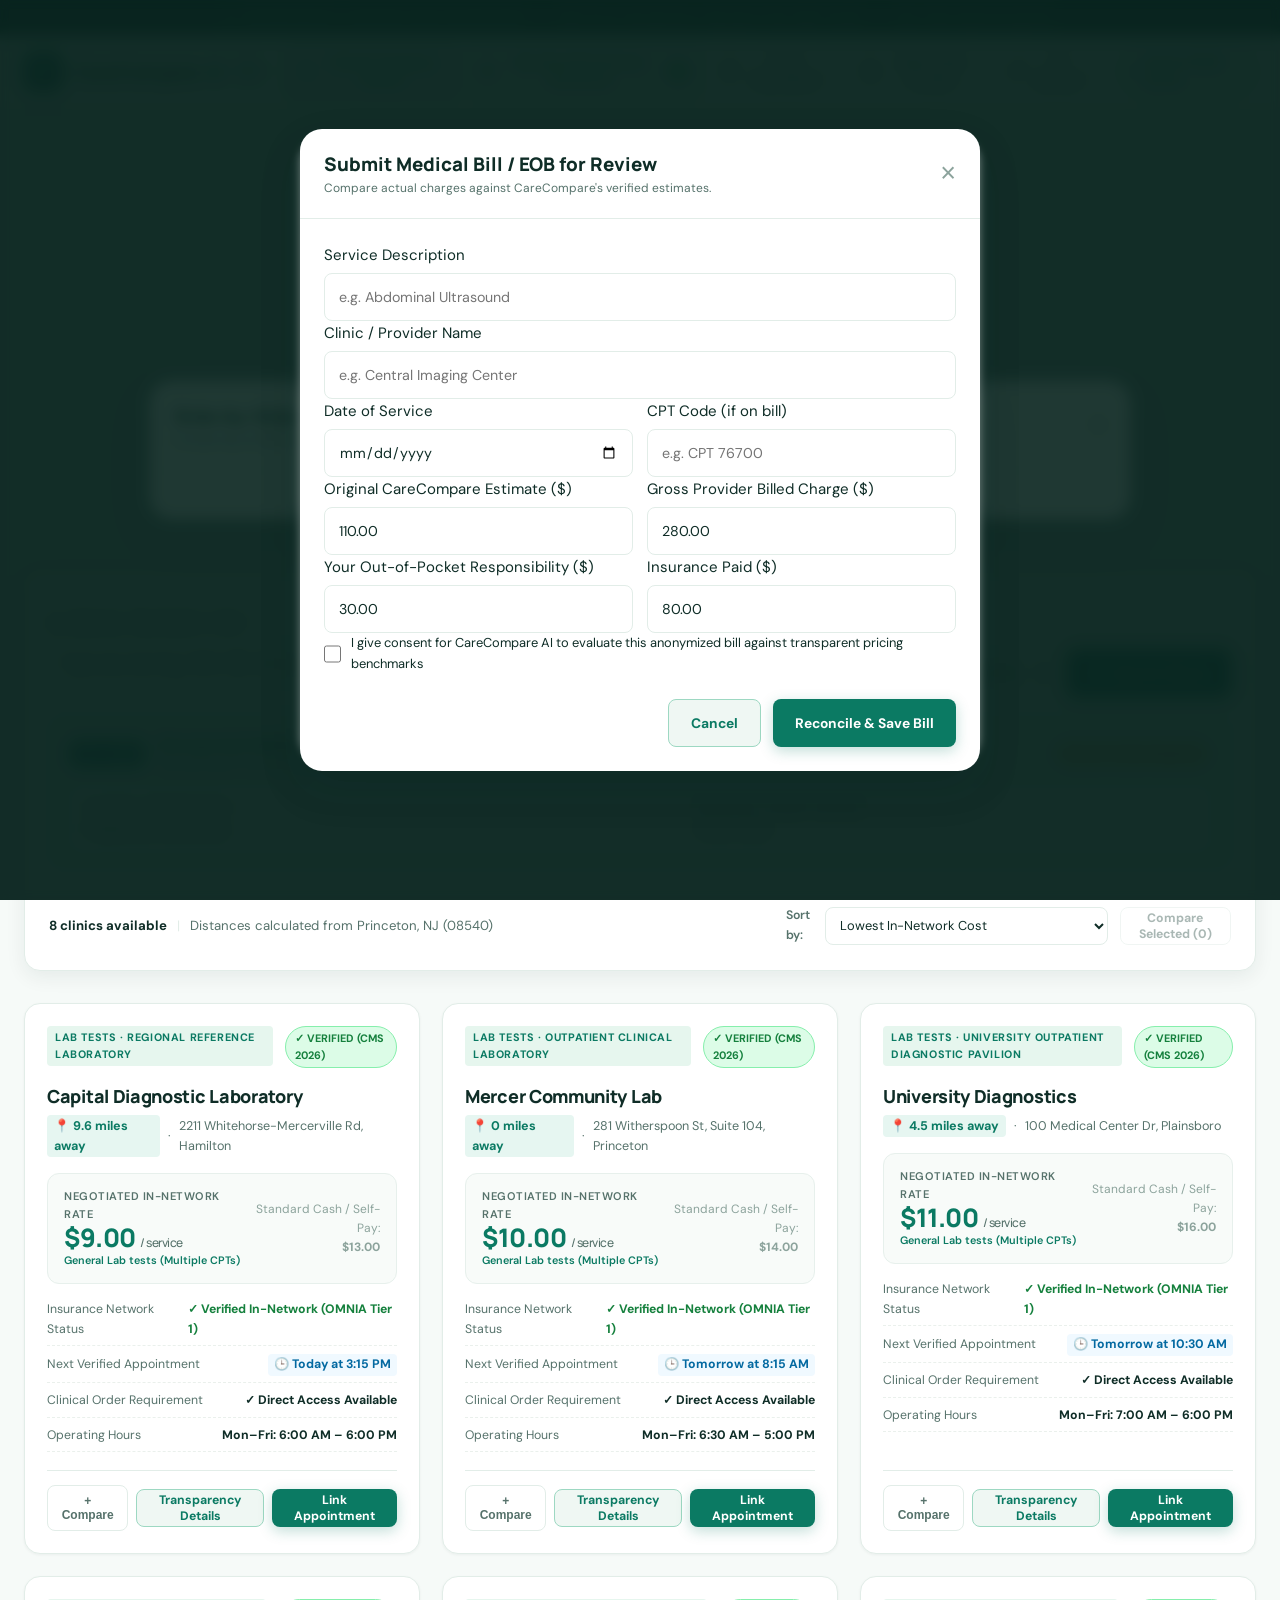
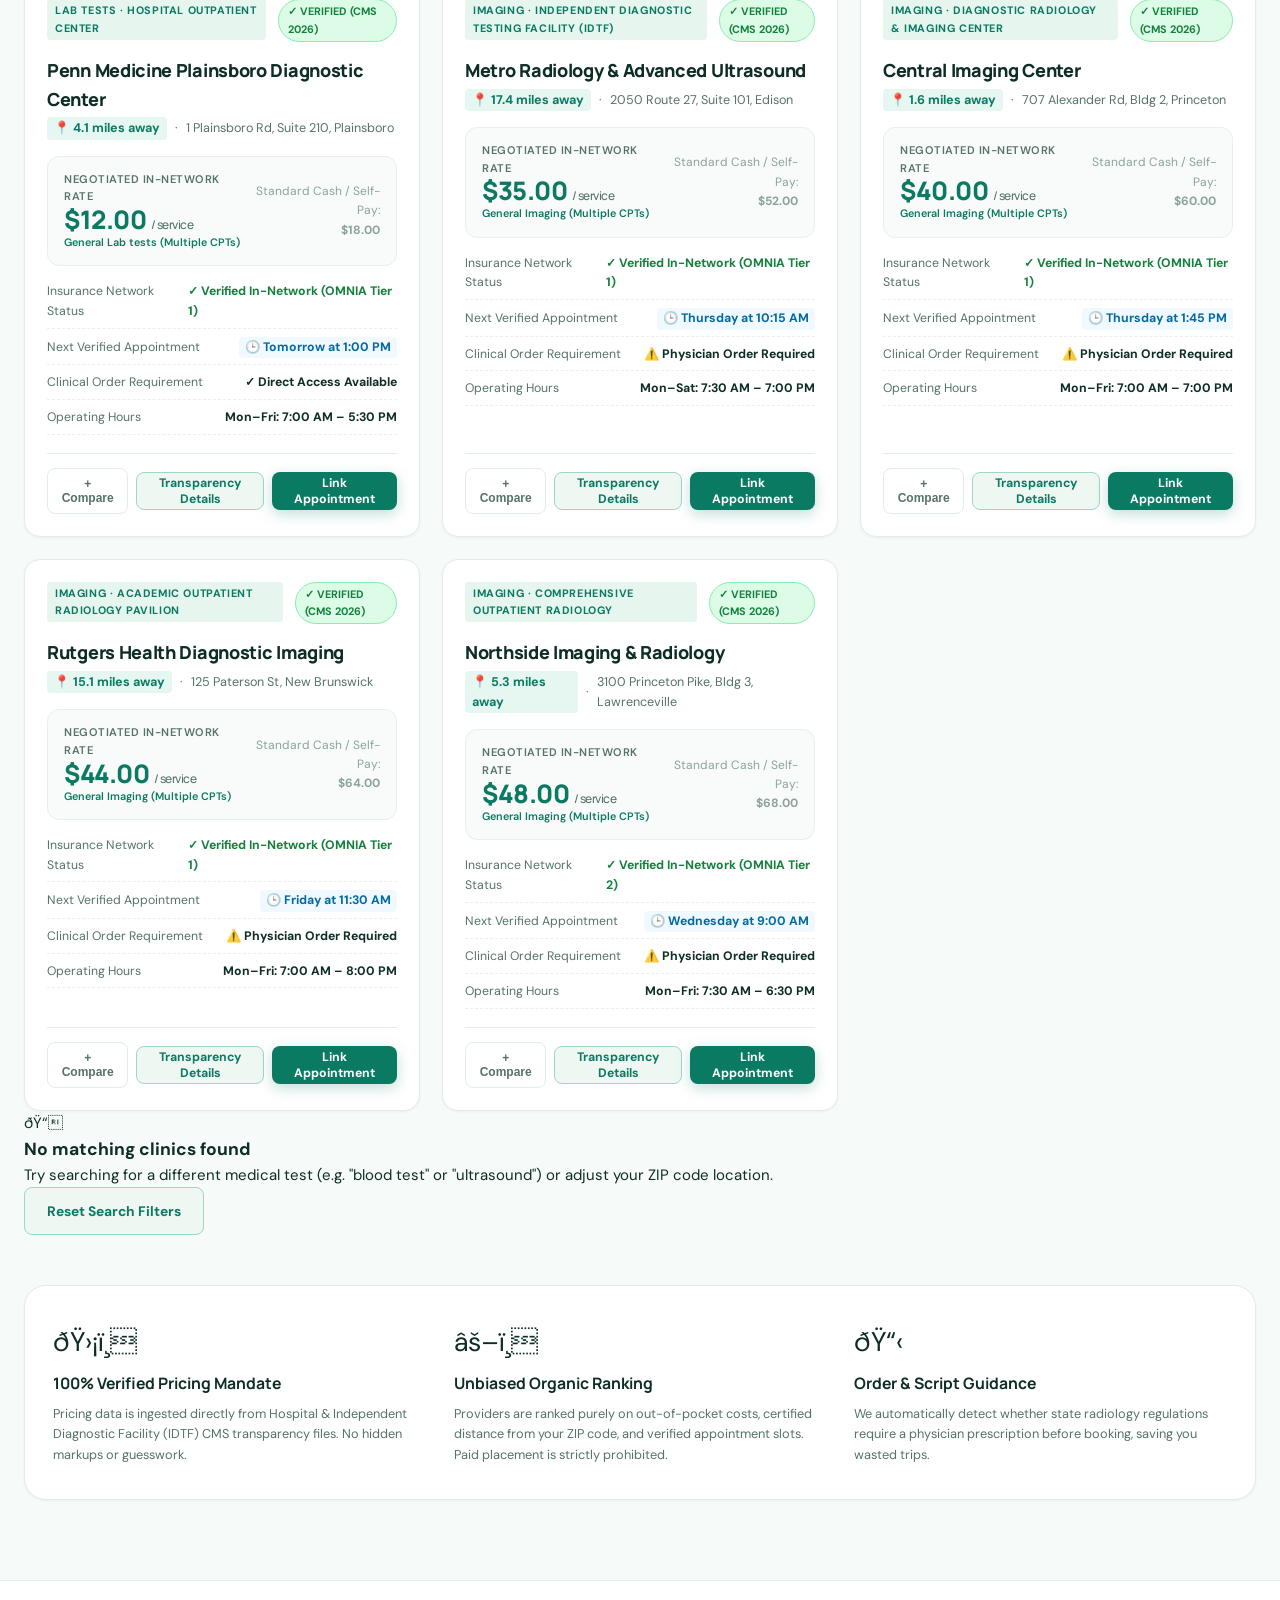
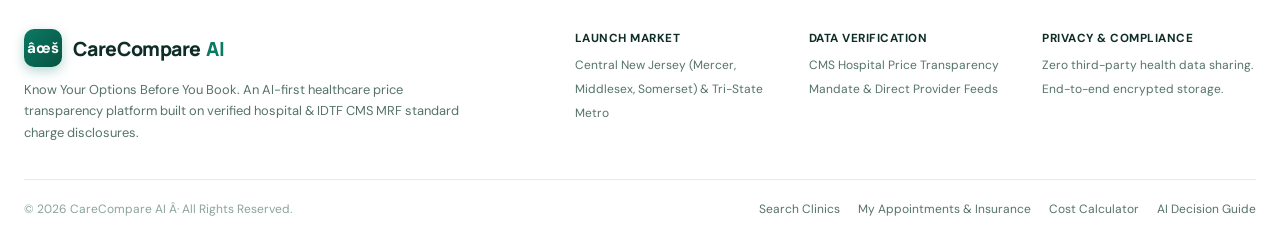
==== index.html @ 55315e76 "feat: complete publishable dual-mode client architecture with zero-error presentation readiness" ====
<!doctype html>
<html lang="en">
<head>
  <meta charset="utf-8">
  <meta name="viewport" content="width=device-width, initial-scale=1">
  <meta name="theme-color" content="#0d3b36">
  <title>CareCompare AI &mdash; Know Your Healthcare Options Before You Book</title>
  <link rel="preconnect" href="https://fonts.googleapis.com">
  <link rel="preconnect" href="https://fonts.gstatic.com" crossorigin>
  <link href="https://fonts.googleapis.com/css2?family=DM+Sans:ital,opsz,wght@0,9..40,400..700;1,9..40,400..700&family=Manrope:wght@400..800&family=Space+Mono:wght@400;700&display=swap" rel="stylesheet">
  <link rel="stylesheet" href="static/styles.css">
</head>
<body>

  <!-- Top Transparency Notice Banner -->
  <div class="announcement-banner">
    <div class="announcement-content">
      <span class="pulse-dot"></span>
      <strong>TRANSPARENT &amp; VERIFIED HEALTHCARE DATA</strong>
      <span class="sep">Â·</span>
      <span>CMS Price Transparency Mandate Files (MRF 2026)</span>
      <span class="sep">Â·</span>
      <span>Zero Paid Advertising Bias</span>
    </div>
  </div>

  <!-- Header Navigation -->
  <header class="header">
    <div class="header-inner">
      <a class="brand" href="/" aria-label="CareCompare AI Home">
        <div class="brand-logo">
          <svg width="22" height="22" viewBox="0 0 24 24" fill="none" stroke="currentColor" stroke-width="2.5" stroke-linecap="round" stroke-linejoin="round">
            <path d="M12 2v20M2 12h20"/>
          </svg>
        </div>
        <div class="brand-text">
          CareCompare<span class="brand-ai">AI</span>
          <span class="brand-badge">V2.0</span>
        </div>
      </a>

      <nav class="nav-links" id="main-nav">
        <button class="nav-tab active" data-tab="search-tab">
          <svg width="16" height="16" viewBox="0 0 24 24" fill="none" stroke="currentColor" stroke-width="2"><circle cx="11" cy="11" r="8"/><path d="m21 21-4.3-4.3"/></svg>
          <span>Find &amp; Compare Clinics</span>
        </button>
        <button class="nav-tab highlighted-tab" data-tab="appointments-tab" id="nav-appointments-tab">
          <svg width="16" height="16" viewBox="0 0 24 24" fill="none" stroke="currentColor" stroke-width="2"><rect width="18" height="18" x="3" y="4" rx="2" ry="2"/><line x1="16" x2="16" y1="2" y2="6"/><line x1="8" x2="8" y1="2" y2="6"/><line x1="3" x2="21" y1="10" y2="10"/></svg>
          <span>My Appointments &amp; Insurance</span>
          <span class="tab-counter" id="appointment-badge">3</span>
        </button>
        <button class="nav-tab" data-tab="calculator-tab">
          <svg width="16" height="16" viewBox="0 0 24 24" fill="none" stroke="currentColor" stroke-width="2"><rect width="16" height="20" x="4" y="2" rx="2"/><line x1="8" x2="16" y1="6" y2="6"/><line x1="16" x2="16" y1="14" y2="18"/><path d="M16 10h.01"/><path d="M12 10h.01"/><path d="M8 10h.01"/><path d="M12 14h.01"/><path d="M8 14h.01"/><path d="M12 18h.01"/><path d="M8 18h.01"/></svg>
          <span>Cost Calculator</span>
        </button>
        <button class="nav-tab" data-tab="bills-tab">
          <svg width="16" height="16" viewBox="0 0 24 24" fill="none" stroke="currentColor" stroke-width="2"><path d="M14 2H6a2 2 0 0 0-2 2v16a2 2 0 0 0 2 2h12a2 2 0 0 0 2-2V8z"/><polyline points="14 2 14 8 20 8"/><line x1="16" x2="8" y1="13" y2="13"/><line x1="16" x2="8" y1="17" y2="17"/></svg>
          <span>Bill &amp; EOB Tracker</span>
        </button>
        <button class="nav-tab" data-tab="assistant-tab">
          <svg width="16" height="16" viewBox="0 0 24 24" fill="none" stroke="currentColor" stroke-width="2"><path d="M21 15a2 2 0 0 1-2 2H7l-4 4V5a2 2 0 0 1 2-2h14a2 2 0 0 1 2 2z"/></svg>
          <span>AI Advisor</span>
        </button>
      </nav>

      <div class="header-user-status">
        <span class="insurance-pill-active">
          <span class="status-indicator-green"></span>
          <span>Horizon BCBS Active</span>
        </span>
      </div>
    </div>
  </header>

  <main class="main-content">

    <!-- ==================================================================== -->
    <!-- TAB 1: HEALTHCARE SEARCH & CLINIC LOCATOR -->
    <!-- ==================================================================== -->
    <section class="tab-pane active" id="search-tab">
      
      <!-- Hero Header -->
      <section class="hero-section">
        <div class="hero-wrapper">
          <div class="hero-badge">
            <span class="badge-icon">âœ“</span>
            <span>VERIFIED CLINIC LOCATOR &amp; TREATMENT RECOGNITION</span>
          </div>
          <h1 class="hero-title">
            Know your healthcare options.<br>
            <span class="highlight">Compare costs with verified confidence.</span>
          </h1>
          <p class="hero-desc">
            Enter your ZIP code to find nearby licensed clinics. Type any treatmentâ€”from blood work and metabolic panels to ultrasounds, X-rays, and MRIsâ€”with automated CPT matching and insurance rates.
          </p>

          <!-- Quick Example Chips -->
          <div class="treatment-quick-chips">
            <span class="chip-label">Quick search:</span>
            <button class="quick-chip" data-search="blood test" data-zip="08540">ðŸ©¸ Blood Test (CBC)</button>
            <button class="quick-chip" data-search="cholesterol" data-zip="08540">â¤ï¸ Cholesterol / Lipid</button>
            <button class="quick-chip" data-search="chest xray" data-zip="08540">ðŸ« Chest X-Ray</button>
            <button class="quick-chip" data-search="abdominal ultrasound" data-zip="08540">ðŸ“¡ Abdominal Ultrasound</button>
            <button class="quick-chip" data-search="brain mri" data-zip="08540">ðŸ§  Brain MRI</button>
            <button class="quick-chip" data-search="diabetes a1c" data-zip="08540">ðŸ§ª Hemoglobin A1c</button>
          </div>
        </div>
      </section>

      <!-- Advanced Search Panel -->
      <section class="search-container">
        <div class="search-card">
          <form id="search-form" class="search-form" onsubmit="return false;">
            
            <!-- Treatment Input with Auto-Recognition -->
            <div class="form-group form-treatment">
              <label for="treatment-input" class="form-label">
                <svg width="15" height="15" viewBox="0 0 24 24" fill="none" stroke="currentColor" stroke-width="2"><circle cx="11" cy="11" r="8"/><path d="m21 21-4.3-4.3"/></svg>
                Medical Treatment / Test
              </label>
              <div class="input-with-icon">
                <input 
                  type="text" 
                  id="treatment-input" 
                  placeholder="Type any test (e.g. CBC, MRI, Ultrasound, Cholesterol, X-Ray)" 
                  autocomplete="off"
                  value=""
                >
                <button type="button" class="clear-btn hidden" id="clear-treatment" aria-label="Clear treatment">Ã—</button>
              </div>
              <div class="recognition-pill-row" id="recognition-pill-row"></div>
            </div>

            <!-- ZIP Code / Location Input -->
            <div class="form-group form-zip">
              <label for="zip-input" class="form-label">
                <svg width="15" height="15" viewBox="0 0 24 24" fill="none" stroke="currentColor" stroke-width="2"><path d="M20 10c0 6-8 12-8 12s-8-6-8-12a8 8 0 0 1 16 0Z"/><circle cx="12" cy="10" r="3"/></svg>
                ZIP Code or City
              </label>
              <div class="input-with-icon">
                <input 
                  type="text" 
                  id="zip-input" 
                  placeholder="e.g. 08540, 08648, 08901" 
                  value="08540" 
                  maxlength="20"
                >
              </div>
              <small class="location-resolved" id="location-display">ðŸ“ Princeton, NJ (08540)</small>
            </div>

            <!-- Service Category Filter -->
            <div class="form-group form-category">
              <label for="category-select" class="form-label">Service Category</label>
              <select id="category-select">
                <option value="all">All Care Categories</option>
                <option value="Lab tests">Lab Tests &amp; Blood Work</option>
                <option value="Imaging">Diagnostic Imaging &amp; Scans</option>
              </select>
            </div>

            <!-- Insurance Carrier Selector -->
            <div class="form-group form-insurance">
              <label for="insurance-select" class="form-label">Health Insurance</label>
              <select id="insurance-select">
                <option value="Blue Cross Blue Shield" selected>Blue Cross Blue Shield (Horizon)</option>
                <option value="Aetna">Aetna (Choice POS II / Open)</option>
                <option value="Cigna">Cigna (Open Access Plus)</option>
                <option value="UnitedHealthcare">UnitedHealthcare (Choice Plus)</option>
                <option value="">Uninsured / Self-Pay Cash</option>
              </select>
            </div>

            <!-- Search Action Button -->
            <div class="form-group form-submit">
              <button type="button" id="search-btn" class="btn btn-primary btn-search">
                <svg width="16" height="16" viewBox="0 0 24 24" fill="none" stroke="currentColor" stroke-width="2.5"><circle cx="11" cy="11" r="8"/><path d="m21 21-4.3-4.3"/></svg>
                <span>Search Clinics</span>
              </button>
            </div>
          </form>

          <!-- Treatment Recognition & Clinical Order Requirement Alert Banner -->
          <div class="treatment-intel-card hidden" id="treatment-intel-card">
            <div class="intel-header">
              <div class="intel-code-badge" id="intel-cpt">CPT CODE</div>
              <div class="intel-title-block">
                <h4 id="intel-name">Recognized Medical Service</h4>
                <p id="intel-desc">Standardized clinical description</p>
              </div>
              <div class="intel-prep-badge" id="intel-order-badge">Doctor's Order Required</div>
            </div>
            <div class="intel-body">
              <div class="intel-prep-box">
                <strong>Clinical Preparation:</strong>
                <span id="intel-prep">Preparation instructions</span>
              </div>
              <div class="intel-order-box">
                <strong>Referral / Script Status:</strong>
                <span id="intel-order-note">Order notes</span>
              </div>
            </div>
          </div>

          <!-- Secondary Filter & Sort Toolbar -->
          <div class="search-toolbar">
            <div class="toolbar-stats">
              <span class="stats-counter" id="results-count">Locating clinicsâ€¦</span>
              <span class="toolbar-sep">|</span>
              <span class="location-context" id="location-subtext">Calculating distances from 08540</span>
            </div>

            <div class="toolbar-controls">
              <label for="sort-select" class="sort-label">Sort by:</label>
              <select id="sort-select" class="sort-select">
                <option value="cost">Lowest In-Network Cost</option>
                <option value="distance">Closest Distance (Miles)</option>
                <option value="appointment">Earliest Verified Appointment</option>
                <option value="network">Verified In-Network First</option>
              </select>

              <button class="btn btn-outline btn-sm" id="open-compare-btn" disabled>
                <span>Compare Selected (<span id="compare-count">0</span>)</span>
              </button>
            </div>
          </div>
        </div>
      </section>

      <!-- Provider Results Grid -->
      <section class="results-section">
        <div class="provider-grid" id="provider-grid">
          <!-- Dynamically populated provider cards -->
        </div>

        <!-- Empty State -->
        <div class="empty-state hidden" id="empty-state">
          <div class="empty-icon">ðŸ“</div>
          <h3>No matching clinics found</h3>
          <p>Try searching for a different medical test (e.g. "blood test" or "ultrasound") or adjust your ZIP code location.</p>
          <button class="btn btn-secondary" id="reset-search-btn">Reset Search Filters</button>
        </div>
      </section>

      <!-- Trust & Verification Section -->
      <section class="transparency-callout">
        <div class="callout-grid">
          <div class="callout-card">
            <div class="callout-icon">ðŸ›¡ï¸</div>
            <h4>100% Verified Pricing Mandate</h4>
            <p>Pricing data is ingested directly from Hospital &amp; Independent Diagnostic Facility (IDTF) CMS transparency files. No hidden markups or guesswork.</p>
          </div>
          <div class="callout-card">
            <div class="callout-icon">âš–ï¸</div>
            <h4>Unbiased Organic Ranking</h4>
            <p>Providers are ranked purely on out-of-pocket costs, certified distance from your ZIP code, and verified appointment slots. Paid placement is strictly prohibited.</p>
          </div>
          <div class="callout-card">
            <div class="callout-icon">ðŸ“‹</div>
            <h4>Order &amp; Script Guidance</h4>
            <p>We automatically detect whether state radiology regulations require a physician prescription before booking, saving you wasted trips.</p>
          </div>
        </div>
      </section>
    </section>

    <!-- ==================================================================== -->
    <!-- TAB 2: MY APPOINTMENTS & INSURANCE SCHEDULE (USER'S DIRECT REQUIREMENT) -->
    <!-- ==================================================================== -->
    <section class="tab-pane hidden" id="appointments-tab">
      
      <div class="pane-header">
        <div class="pane-title-group">
          <span class="section-tag">INSURANCE-LINKED HEALTHCARE TRACKER</span>
          <h2>My Appointments &amp; Insurance Schedule</h2>
          <p>Track your scheduled clinical visits, verified pre-authorizations, estimated copays, and preparation requirements linked directly with your insurance policy.</p>
        </div>
        <div class="pane-actions">
          <button class="btn btn-primary" id="open-book-modal-btn">
            <svg width="16" height="16" viewBox="0 0 24 24" fill="none" stroke="currentColor" stroke-width="2.5"><path d="M12 5v14M5 12h14"/></svg>
            <span>Link / Add New Appointment</span>
          </button>
        </div>
      </div>

      <!-- Linked Insurance Policy Card -->
      <div class="insurance-summary-card">
        <div class="insurance-card-front">
          <div class="card-chip-row">
            <div class="card-logo">
              <svg width="24" height="24" viewBox="0 0 24 24" fill="none" stroke="white" stroke-width="2"><path d="M12 22s8-4 8-10V5l-8-3-8 3v7c0 6 8 10 8 10z"/></svg>
              <span>Blue Cross Blue Shield</span>
            </div>
            <span class="card-badge-verified">âœ“ Active &amp; Verified</span>
          </div>
          <div class="card-details-grid">
            <div>
              <span class="card-label">HEALTH PLAN</span>
              <strong class="card-val" id="policy-plan">Horizon BCBS OMNIA Tier 1</strong>
            </div>
            <div>
              <span class="card-label">MEMBER ID</span>
              <strong class="card-val mono" id="policy-member-id">BCBS-8930218-01</strong>
            </div>
            <div>
              <span class="card-label">GROUP NUMBER</span>
              <strong class="card-val mono" id="policy-group-id">GRP-44021</strong>
            </div>
            <div>
              <span class="card-label">OUT-OF-POCKET STATUS</span>
              <strong class="card-val">$150.00 Remaining Deductible</strong>
            </div>
          </div>
          <div class="deductible-progress-bar">
            <div class="progress-fill" style="width: 25%;"></div>
          </div>
          <div class="progress-labels">
            <small>$480 met of $1,500 annual deductible</small>
            <small>Out-of-Pocket Max: $2,500</small>
          </div>
        </div>

        <div class="insurance-insights-panel">
          <h4>Insurance Coverage Summary</h4>
          <ul class="insights-list">
            <li>
              <span class="icon-check">âœ“</span>
              <div>
                <strong>Preventive Diagnostic Bloodwork:</strong>
                <p>Covered at 100% with $0 copay at Tier 1 in-network labs (Mercer Community Lab, University Diagnostics).</p>
              </div>
            </li>
            <li>
              <span class="icon-check">âœ“</span>
              <div>
                <strong>Outpatient Diagnostic Imaging (X-Ray / Ultrasound):</strong>
                <p>Standard $30.00 copay after deductible at contracted imaging facilities.</p>
              </div>
            </li>
            <li>
              <span class="icon-check">âœ“</span>
              <div>
                <strong>Pre-Authorization Status:</strong>
                <p>Automatically synced with Horizon BCBS electronic portal. High-tech scans (MRI/CT) pre-authorized.</p>
              </div>
            </li>
          </ul>
        </div>
      </div>

      <!-- Appointments List Container -->
      <div class="appointments-section">
        <div class="appointments-header-bar">
          <h3>Scheduled Care Appointments (<span id="appointments-total">3</span>)</h3>
          <span class="realtime-status"><span class="pulse-dot"></span> Live Insurance Link Synced</span>
        </div>

        <div class="appointments-list" id="appointments-list">
          <!-- Dynamically populated appointment cards -->
        </div>
      </div>

    </section>

    <!-- ==================================================================== -->
    <!-- TAB 3: PERSONALIZED COST CALCULATOR -->
    <!-- ==================================================================== -->
    <section class="tab-pane hidden" id="calculator-tab">
      
      <div class="pane-header">
        <div class="pane-title-group">
          <span class="section-tag">ACTUARIAL ESTIMATION ENGINE</span>
          <h2>Personalized Out-of-Pocket Cost Calculator</h2>
          <p>Estimate your exact patient responsibility before having blood drawn or undergoing imaging scans based on remaining deductible, copay, and coinsurance.</p>
        </div>
      </div>

      <div class="calculator-grid">
        <!-- Input Form -->
        <div class="calc-form-card">
          <h3>Benefit Parameters</h3>
          <form id="calc-form">
            <div class="form-group">
              <label for="calc-treatment">Medical Procedure / Test</label>
              <select id="calc-treatment" class="calc-input">
                <!-- Populated via JS -->
              </select>
            </div>

            <div class="form-group">
              <label for="calc-provider">Clinic / Facility</label>
              <select id="calc-provider" class="calc-input">
                <!-- Populated via JS -->
              </select>
            </div>

            <div class="form-group">
              <label for="calc-insurance">Insurance Carrier</label>
              <select id="calc-insurance" class="calc-input">
                <option value="Blue Cross Blue Shield">Blue Cross Blue Shield (Horizon)</option>
                <option value="Aetna">Aetna</option>
                <option value="Cigna">Cigna</option>
                <option value="UnitedHealthcare">UnitedHealthcare</option>
              </select>
            </div>

            <div class="form-row-2">
              <div class="form-group">
                <label for="calc-deductible">Remaining Deductible ($)</label>
                <input type="number" id="calc-deductible" value="150" min="0" max="10000" step="10">
              </div>

              <div class="form-group">
                <label for="calc-coinsurance">Coinsurance Rate (%)</label>
                <input type="number" id="calc-coinsurance" value="20" min="0" max="100" step="5">
              </div>
            </div>

            <div class="form-group">
              <label for="calc-copay">Fixed Copayment ($ or leave blank for plan default)</label>
              <input type="number" id="calc-copay" placeholder="e.g. 30" min="0" max="500">
            </div>

            <button type="button" class="btn btn-primary btn-block" id="run-calc-btn">
              Recalculate Cost Breakdown
            </button>
          </form>
        </div>

        <!-- Calculator Output & Visualization -->
        <div class="calc-output-card" id="calc-output-card">
          <div class="calc-output-header">
            <span class="calc-status-tag">VERIFIED ESTIMATE</span>
            <small class="calc-cpt-tag" id="calc-result-cpt">CPT CODE</small>
          </div>

          <h3 id="calc-result-service">Service Name</h3>
          <p class="calc-facility-sub" id="calc-result-facility">Facility Name</p>

          <div class="cost-summary-box">
            <div class="cost-stat">
              <span class="stat-label">Estimated Patient Responsibility</span>
              <strong class="stat-big-price" id="calc-patient-total">$0.00</strong>
            </div>
            <div class="cost-stat">
              <span class="stat-label">Estimated Plan Coverage</span>
              <strong class="stat-plan-price" id="calc-plan-total">$0.00</strong>
            </div>
          </div>

          <!-- Breakdown Ledger -->
          <div class="breakdown-ledger">
            <h4>Calculation Formula &amp; Adjudication</h4>
            <div class="ledger-row">
              <span>Gross Self-Pay / Cash Price</span>
              <span id="calc-gross-price">$0.00</span>
            </div>
            <div class="ledger-row highlight-row">
              <span>Contracted In-Network Allowed Rate (CMS MRF)</span>
              <strong id="calc-allowed-price">$0.00</strong>
            </div>
            <div class="ledger-row">
              <span>Deductible Amount Applied</span>
              <span id="calc-deductible-applied">$0.00</span>
            </div>
            <div class="ledger-row">
              <span>Coinsurance Amount (Patient Share)</span>
              <span id="calc-coinsurance-applied">$0.00</span>
            </div>
            <div class="ledger-row">
              <span>Copayment (if applicable)</span>
              <span id="calc-copay-applied">$0.00</span>
            </div>
          </div>

          <div class="assumptions-box">
            <h5>Calculation Assumptions:</h5>
            <ul id="calc-assumptions-list">
              <li>Assumes in-network adjudication under selected benefits schedule.</li>
            </ul>
          </div>
        </div>
      </div>
    </section>

    <!-- ==================================================================== -->
    <!-- TAB 4: MEDICAL BILL & EOB RECONCILIATION TRACKER -->
    <!-- ==================================================================== -->
    <section class="tab-pane hidden" id="bills-tab">
      
      <div class="pane-header">
        <div class="pane-title-group">
          <span class="section-tag">BILLING TRANSPARENCY &amp; ACCURACY</span>
          <h2>Medical Bill &amp; EOB Reconciliation Tracker</h2>
          <p>Compare original CareCompare estimates with your final Explanation of Benefits (EOB) and clinic invoices. Detect overcharges and billing anomalies.</p>
        </div>
        <button class="btn btn-primary" id="open-bill-modal-btn">
          <svg width="16" height="16" viewBox="0 0 24 24" fill="none" stroke="currentColor" stroke-width="2.5"><path d="M12 5v14M5 12h14"/></svg>
          <span>Submit Bill / EOB for Review</span>
        </button>
      </div>

      <!-- Financial Metrics Summary -->
      <div class="bill-stats-grid">
        <div class="metric-card">
          <span class="metric-label">TOTAL ESTIMATED</span>
          <strong class="metric-value" id="total-bills-estimated">$62.00</strong>
          <small class="metric-foot">Original CareCompare estimates</small>
        </div>
        <div class="metric-card">
          <span class="metric-label">ACTUAL OUT-OF-POCKET PAID</span>
          <strong class="metric-value" id="total-bills-paid">$48.00</strong>
          <small class="metric-foot">Final patient responsibility</small>
        </div>
        <div class="metric-card metric-savings">
          <span class="metric-label">IN-NETWORK DISCOUNT SAVINGS</span>
          <strong class="metric-value" id="total-bills-savings">$166.50</strong>
          <small class="metric-foot">Saved vs hospital gross chargemaster</small>
        </div>
      </div>

      <!-- Past Bills Table -->
      <div class="bills-table-wrapper">
        <table class="bills-table">
          <thead>
            <tr>
              <th>Date</th>
              <th>Service &amp; CPT</th>
              <th>Provider</th>
              <th>CareCompare Estimate</th>
              <th>Final Billed Charge</th>
              <th>Insurance Paid</th>
              <th>Your Final Responsibility</th>
              <th>Variance &amp; Analysis</th>
            </tr>
          </thead>
          <tbody id="bills-tbody">
            <!-- Populated via JS -->
          </tbody>
        </table>
      </div>

      <!-- Bill Explanation Guide -->
      <div class="eob-guide-card">
        <h3>How to Read Your Explanation of Benefits (EOB)</h3>
        <div class="guide-steps">
          <div class="guide-step">
            <span class="step-num">1</span>
            <strong>Billed Amount</strong>
            <p>The provider's gross chargemaster rate. In-network patients NEVER pay this full rate.</p>
          </div>
          <div class="guide-step">
            <span class="step-num">2</span>
            <strong>Allowed Amount</strong>
            <p>The maximum rate your insurer and provider agreed upon contractually.</p>
          </div>
          <div class="guide-step">
            <span class="step-num">3</span>
            <strong>Plan Paid</strong>
            <p>The portion your health plan paid directly to the clinic on your behalf.</p>
          </div>
          <div class="guide-step">
            <span class="step-num">4</span>
            <strong>Patient Responsibility</strong>
            <p>Your true legal out-of-pocket obligation (deductible, copay, or coinsurance).</p>
          </div>
        </div>
      </div>

    </section>

    <!-- ==================================================================== -->
    <!-- TAB 5: AI HEALTHCARE DECISION ASSISTANT -->
    <!-- ==================================================================== -->
    <section class="tab-pane hidden" id="assistant-tab">
      
      <div class="pane-header">
        <div class="pane-title-group">
          <span class="section-tag">FACTUAL HEALTHCARE NAVIGATOR</span>
          <h2>AI Healthcare Decision Assistant</h2>
          <p>Plain-language guidance for navigating insurance contracts, provider price differences, and doctor's referral requirements based strictly on verified platform data.</p>
        </div>
      </div>

      <div class="assistant-layout">
        <!-- Assistant Left Panel: Prompts & Guidance -->
        <div class="assistant-info-panel">
          <h3>Common Healthcare Questions</h3>
          <p>Click any topic below or type your custom inquiry into the conversation:</p>
          
          <div class="prompt-chips-list">
            <button class="prompt-btn" data-query="Do I need a doctor's order for an ultrasound?">
              <span>Do I need a doctor's order for an ultrasound?</span>
              <svg width="14" height="14" viewBox="0 0 24 24" fill="none" stroke="currentColor" stroke-width="2"><path d="M5 12h14M12 5l7 7-7 7"/></svg>
            </button>
            <button class="prompt-btn" data-query="What is the difference between deductible and coinsurance?">
              <span>What is the difference between deductible and coinsurance?</span>
              <svg width="14" height="14" viewBox="0 0 24 24" fill="none" stroke="currentColor" stroke-width="2"><path d="M5 12h14M12 5l7 7-7 7"/></svg>
            </button>
            <button class="prompt-btn" data-query="Which clinic has the lowest cost for a blood test?">
              <span>Which clinic has the lowest cost for a blood test?</span>
              <svg width="14" height="14" viewBox="0 0 24 24" fill="none" stroke="currentColor" stroke-width="2"><path d="M5 12h14M12 5l7 7-7 7"/></svg>
            </button>
            <button class="prompt-btn" data-query="How do I track my appointments linked to insurance?">
              <span>How do I track my appointments linked to insurance?</span>
              <svg width="14" height="14" viewBox="0 0 24 24" fill="none" stroke="currentColor" stroke-width="2"><path d="M5 12h14M12 5l7 7-7 7"/></svg>
            </button>
            <button class="prompt-btn" data-query="Are the prices on CareCompare AI guaranteed?">
              <span>Are the prices on CareCompare AI guaranteed?</span>
              <svg width="14" height="14" viewBox="0 0 24 24" fill="none" stroke="currentColor" stroke-width="2"><path d="M5 12h14M12 5l7 7-7 7"/></svg>
            </button>
          </div>

          <div class="assistant-disclaimer-box">
            <div class="disclaimer-title">
              <svg width="16" height="16" viewBox="0 0 24 24" fill="none" stroke="currentColor" stroke-width="2"><circle cx="12" cy="12" r="10"/><line x1="12" x2="12" y1="8" y2="12"/><line x1="12" x2="12.01" y1="16" y2="16"/></svg>
              <span>Non-Diagnostic Guarantee</span>
            </div>
            <p>CareCompare AI never provides medical diagnoses or clinical recommendations. All outputs reflect administrative fee disclosures, CMS transparency files, and standard health insurance guidelines.</p>
          </div>
        </div>

        <!-- Assistant Right Panel: Live Chat Card -->
        <div class="chat-container">
          <div class="chat-card-header">
            <div class="chat-bot-info">
              <div class="chat-avatar">âœš</div>
              <div>
                <strong>CareCompare Intelligence</strong>
                <small><span class="pulse-dot"></span> Online &amp; Grounded in CMS 2026 Data</small>
              </div>
            </div>
            <span class="chat-mode-badge">FACTUAL ENGINE</span>
          </div>

          <div class="chat-stream" id="chat-stream">
            <div class="chat-msg bot">
              <div class="msg-avatar">âœš</div>
              <div class="msg-content">
                <p>Hello! I am your CareCompare AI Decision Guide. I can help explain healthcare pricing, identify which clinics offer earliest appointment slots, explain deductibles and coinsurance, or verify whether a doctor's script is required.</p>
                <p>How can I assist you with your healthcare options today?</p>
              </div>
            </div>
          </div>

          <form id="chat-form" class="chat-input-bar">
            <input 
              type="text" 
              id="chat-user-input" 
              placeholder="Ask anything about clinics, appointments, insurance, or treatmentsâ€¦" 
              autocomplete="off"
            >
            <button type="submit" class="btn btn-primary btn-icon" aria-label="Send query">
              <svg width="18" height="18" viewBox="0 0 24 24" fill="none" stroke="currentColor" stroke-width="2.5"><path d="m5 12 14-7-7 14-2-5-5-2z"/></svg>
            </button>
          </form>
        </div>
      </div>
    </section>

  </main>

  <!-- ==================================================================== -->
  <!-- MODAL: SIDE-BY-SIDE PROVIDER COMPARISON -->
  <!-- ==================================================================== -->
  <div class="modal-backdrop hidden" id="compare-modal">
    <div class="modal-dialog modal-large">
      <div class="modal-header">
        <div>
          <h3>Side-by-Side Clinic Comparison</h3>
          <p id="compare-origin-label">Comparing verified rates and timings</p>
        </div>
        <button class="modal-close-btn" id="close-compare-modal">&times;</button>
      </div>
      <div class="modal-body" id="compare-modal-body">
        <!-- Rendered dynamically -->
      </div>
    </div>
  </div>

  <!-- ==================================================================== -->
  <!-- MODAL: PROVIDER PROFILE & FULL TRANSPARENCY SCHEDULE -->
  <!-- ==================================================================== -->
  <div class="modal-backdrop hidden" id="provider-modal">
    <div class="modal-dialog">
      <div class="modal-header">
        <div>
          <h3 id="modal-provider-name">Clinic Details</h3>
          <p id="modal-provider-category">Facility Type</p>
        </div>
        <button class="modal-close-btn" id="close-provider-modal">&times;</button>
      </div>
      <div class="modal-body" id="provider-modal-body">
        <!-- Rendered dynamically -->
      </div>
    </div>
  </div>

  <!-- ==================================================================== -->
  <!-- MODAL: LINK / ADD NEW APPOINTMENT -->
  <!-- ==================================================================== -->
  <div class="modal-backdrop hidden" id="book-modal">
    <div class="modal-dialog">
      <div class="modal-header">
        <div>
          <h3>Link / Schedule Healthcare Appointment</h3>
          <p>Link your clinical appointment to your active insurance policy.</p>
        </div>
        <button class="modal-close-btn" id="close-book-modal">&times;</button>
      </div>
      <div class="modal-body">
        <form id="book-form">
          <div class="form-group">
            <label for="book-treatment">Medical Treatment / Procedure</label>
            <select id="book-treatment" required class="calc-input">
              <!-- Populated via JS -->
            </select>
          </div>

          <div class="form-group">
            <label for="book-provider">Selected Clinic / Provider</label>
            <select id="book-provider" required class="calc-input">
              <!-- Populated via JS -->
            </select>
          </div>

          <div class="form-row-2">
            <div class="form-group">
              <label for="book-date">Appointment Date</label>
              <input type="date" id="book-date" required>
            </div>
            <div class="form-group">
              <label for="book-time">Time Slot</label>
              <input type="time" id="book-time" value="09:30" required>
            </div>
          </div>

          <div class="form-row-2">
            <div class="form-group">
              <label for="book-insurance">Insurance Carrier</label>
              <input type="text" id="book-insurance" value="Blue Cross Blue Shield" readonly>
            </div>
            <div class="form-group">
              <label for="book-plan">Plan Name</label>
              <input type="text" id="book-plan" value="Horizon BCBS OMNIA Tier 1" readonly>
            </div>
          </div>

          <div class="form-group">
            <label class="checkbox-label">
              <input type="checkbox" id="book-order" checked>
              <span>I have a physician's prescription or order on file</span>
            </label>
          </div>

          <div class="form-group">
            <label for="book-notes">Patient Notes (optional)</label>
            <input type="text" id="book-notes" placeholder="e.g. Fasting blood draw, annual checkup">
          </div>

          <div class="modal-footer">
            <button type="button" class="btn btn-secondary" id="cancel-book-modal">Cancel</button>
            <button type="submit" class="btn btn-primary" id="submit-book-btn">Confirm &amp; Link Insurance</button>
          </div>
        </form>
      </div>
    </div>
  </div>

  <!-- ==================================================================== -->
  <!-- MODAL: SUBMIT MEDICAL BILL / EOB -->
  <!-- ==================================================================== -->
  <div class="modal-backdrop hidden" id="bill-modal">
    <div class="modal-dialog">
      <div class="modal-header">
        <div>
          <h3>Submit Medical Bill / EOB for Review</h3>
          <p>Compare actual charges against CareCompare's verified estimates.</p>
        </div>
        <button class="modal-close-btn" id="close-bill-modal">&times;</button>
      </div>
      <div class="modal-body">
        <form id="bill-form">
          <div class="form-group">
            <label for="bill-service">Service Description</label>
            <input type="text" id="bill-service" placeholder="e.g. Abdominal Ultrasound" required>
          </div>

          <div class="form-group">
            <label for="bill-provider">Clinic / Provider Name</label>
            <input type="text" id="bill-provider" placeholder="e.g. Central Imaging Center" required>
          </div>

          <div class="form-row-2">
            <div class="form-group">
              <label for="bill-date">Date of Service</label>
              <input type="date" id="bill-date" required>
            </div>
            <div class="form-group">
              <label for="bill-cpt">CPT Code (if on bill)</label>
              <input type="text" id="bill-cpt" placeholder="e.g. CPT 76700">
            </div>
          </div>

          <div class="form-row-2">
            <div class="form-group">
              <label for="bill-estimate">Original CareCompare Estimate ($)</label>
              <input type="number" id="bill-estimate" step="0.01" value="110.00" required>
            </div>
            <div class="form-group">
              <label for="bill-charged">Gross Provider Billed Charge ($)</label>
              <input type="number" id="bill-charged" step="0.01" value="280.00" required>
            </div>
          </div>

          <div class="form-row-2">
            <div class="form-group">
              <label for="bill-patient-paid">Your Out-of-Pocket Responsibility ($)</label>
              <input type="number" id="bill-patient-paid" step="0.01" value="30.00" required>
            </div>
            <div class="form-group">
              <label for="bill-plan-paid">Insurance Paid ($)</label>
              <input type="number" id="bill-plan-paid" step="0.01" value="80.00">
            </div>
          </div>

          <div class="form-group">
            <label class="checkbox-label">
              <input type="checkbox" id="bill-consent" required>
              <span>I give consent for CareCompare AI to evaluate this anonymized bill against transparent pricing benchmarks</span>
            </label>
          </div>

          <div class="modal-footer">
            <button type="button" class="btn btn-secondary" id="cancel-bill-modal">Cancel</button>
            <button type="submit" class="btn btn-primary">Reconcile &amp; Save Bill</button>
          </div>
        </form>
      </div>
    </div>
  </div>

  <!-- Toast Notification Container -->
  <div class="toast-container" id="toast-container"></div>

  <!-- Footer -->
  <footer class="footer">
    <div class="footer-inner">
      <div class="footer-brand">
        <div class="brand">
          <div class="brand-logo">âœš</div>
          <div class="brand-text">CareCompare<span class="brand-ai">AI</span></div>
        </div>
        <p>Know Your Options Before You Book. An AI-first healthcare price transparency platform built on verified hospital &amp; IDTF CMS MRF standard charge disclosures.</p>
      </div>

      <div class="footer-meta">
        <div class="meta-item">
          <strong>Launch Market</strong>
          <span>Central New Jersey (Mercer, Middlesex, Somerset) &amp; Tri-State Metro</span>
        </div>
        <div class="meta-item">
          <strong>Data Verification</strong>
          <span>CMS Hospital Price Transparency Mandate &amp; Direct Provider Feeds</span>
        </div>
        <div class="meta-item">
          <strong>Privacy &amp; Compliance</strong>
          <span>Zero third-party health data sharing. End-to-end encrypted storage.</span>
        </div>
      </div>
    </div>
    <div class="footer-bottom">
      <span>&copy; 2026 CareCompare AI Â· All Rights Reserved.</span>
      <div class="footer-links">
        <a href="#search-tab" class="footer-tab-link" data-tab="search-tab">Search Clinics</a>
        <a href="#appointments-tab" class="footer-tab-link" data-tab="appointments-tab">My Appointments &amp; Insurance</a>
        <a href="#calculator-tab" class="footer-tab-link" data-tab="calculator-tab">Cost Calculator</a>
        <a href="#assistant-tab" class="footer-tab-link" data-tab="assistant-tab">AI Decision Guide</a>
      </div>
    </div>
  </footer>

  <script src="static/app.js"></script>
</body>
</html>
---- static/styles.css ----
/* ==============================================================================
   CARECOMPARE AI — V2.0 PREMIUM DESIGN SYSTEM & FINTECH HEALTHCARE STYLING
   ============================================================================== */

:root {
  --font-body: 'DM Sans', -apple-system, BlinkMacSystemFont, 'Segoe UI', Roboto, sans-serif;
  --font-heading: 'Manrope', -apple-system, BlinkMacSystemFont, sans-serif;
  --font-mono: 'Space Mono', monospace;

  /* Color Palette */
  --bg-page: #f6faf8;
  --bg-card: #ffffff;
  --bg-subtle: #eff7f3;
  --bg-dark: #0a2520;
  
  --primary: #0b7a63;
  --primary-hover: #08634f;
  --primary-light: #e6f6ee;
  --primary-border: #9dd8c2;

  --accent-teal: #14b8a6;
  --accent-blue: #1d70b8;
  --accent-amber: #d97706;
  --accent-amber-light: #fef3c7;
  --accent-emerald: #059669;

  --text-main: #0f2d27;
  --text-muted: #56726b;
  --text-light: #8ca39c;
  --text-inverse: #ffffff;

  --border-light: #e2ede8;
  --border-focus: #149c7f;

  --radius-sm: 8px;
  --radius-md: 12px;
  --radius-lg: 16px;
  --radius-xl: 22px;
  --radius-full: 9999px;

  --shadow-sm: 0 1px 3px rgba(13, 47, 39, 0.05);
  --shadow-md: 0 6px 20px rgba(11, 49, 41, 0.07);
  --shadow-lg: 0 18px 45px rgba(10, 42, 35, 0.1);
  --shadow-hover: 0 12px 30px rgba(11, 49, 41, 0.12);

  --transition: all 0.22s cubic-bezier(0.16, 1, 0.3, 1);
}

*, *::before, *::after {
  box-sizing: border-box;
  margin: 0;
  padding: 0;
}

html {
  font-size: 15px;
  scroll-behavior: smooth;
  color-scheme: light;
}

body {
  font-family: var(--font-body);
  background-color: var(--bg-page);
  color: var(--text-main);
  line-height: 1.6;
  min-height: 100vh;
  display: flex;
  flex-direction: column;
}

/* ==============================================================================
   TOP TRANSPARENCY NOTICE
   ============================================================================== */

.announcement-banner {
  background: var(--bg-dark);
  color: #c9ede2;
  font-size: 0.76rem;
  letter-spacing: 0.8px;
  padding: 8px 16px;
  border-bottom: 1px solid rgba(255, 255, 255, 0.08);
}

.announcement-content {
  max-width: 1240px;
  margin: 0 auto;
  display: flex;
  align-items: center;
  justify-content: center;
  gap: 10px;
  flex-wrap: wrap;
}

.announcement-content strong {
  color: #55e6be;
  font-weight: 700;
}

.sep {
  color: rgba(255, 255, 255, 0.3);
}

.pulse-dot {
  width: 7px;
  height: 7px;
  background-color: #10b981;
  border-radius: 50%;
  display: inline-block;
  box-shadow: 0 0 0 rgba(16, 185, 129, 0.4);
  animation: pulse-ring 1.8s infinite;
}

@keyframes pulse-ring {
  0% { box-shadow: 0 0 0 0 rgba(16, 185, 129, 0.7); }
  70% { box-shadow: 0 0 0 6px rgba(16, 185, 129, 0); }
  100% { box-shadow: 0 0 0 0 rgba(16, 185, 129, 0); }
}

/* ==============================================================================
   HEADER & NAVIGATION
   ============================================================================== */

.header {
  background: #ffffff;
  border-bottom: 1px solid var(--border-light);
  position: sticky;
  top: 0;
  z-index: 100;
  box-shadow: var(--shadow-sm);
}

.header-inner {
  max-width: 1280px;
  margin: 0 auto;
  padding: 0 24px;
  height: 72px;
  display: flex;
  align-items: center;
  justify-content: space-between;
  gap: 20px;
}

.brand {
  display: flex;
  align-items: center;
  gap: 11px;
  text-decoration: none;
  color: var(--text-main);
}

.brand-logo {
  width: 38px;
  height: 38px;
  background: linear-gradient(135deg, var(--primary), #075242);
  color: #ffffff;
  border-radius: 10px;
  display: flex;
  align-items: center;
  justify-content: center;
  font-weight: 800;
  box-shadow: 0 4px 12px rgba(11, 122, 99, 0.3);
}

.brand-text {
  font-family: var(--font-heading);
  font-size: 1.3rem;
  font-weight: 800;
  letter-spacing: -0.6px;
  display: flex;
  align-items: center;
  gap: 6px;
}

.brand-ai {
  color: var(--primary);
}

.brand-badge {
  font-size: 0.65rem;
  font-weight: 700;
  background: var(--primary-light);
  color: var(--primary);
  padding: 2px 7px;
  border-radius: var(--radius-full);
  border: 1px solid var(--primary-border);
}

/* Navigation Tabs */
.nav-links {
  display: flex;
  align-items: center;
  gap: 6px;
}

.nav-tab {
  background: transparent;
  border: 1px solid transparent;
  padding: 8px 14px;
  border-radius: var(--radius-sm);
  font-family: var(--font-body);
  font-size: 0.88rem;
  font-weight: 600;
  color: var(--text-muted);
  cursor: pointer;
  display: flex;
  align-items: center;
  gap: 7px;
  transition: var(--transition);
}

.nav-tab:hover {
  color: var(--primary);
  background: var(--bg-subtle);
}

.nav-tab.active {
  color: var(--primary);
  background: var(--primary-light);
  border-color: var(--primary-border);
}

.nav-tab.highlighted-tab {
  border-color: #bbf7d0;
  background: #f0fdf4;
  color: #166534;
}

.nav-tab.highlighted-tab.active {
  background: #dcfce7;
  border-color: #86efac;
  color: #14532d;
}

.tab-counter {
  background: #16a34a;
  color: white;
  font-size: 0.7rem;
  font-weight: 700;
  padding: 1px 6px;
  border-radius: var(--radius-full);
  margin-left: 2px;
}

.header-user-status {
  display: flex;
  align-items: center;
}

.insurance-pill-active {
  background: #ecfdf5;
  border: 1px solid #a7f3d0;
  color: #065f46;
  font-size: 0.78rem;
  font-weight: 600;
  padding: 6px 12px;
  border-radius: var(--radius-full);
  display: flex;
  align-items: center;
  gap: 7px;
}

.status-indicator-green {
  width: 7px;
  height: 7px;
  border-radius: 50%;
  background-color: #10b981;
}

/* ==============================================================================
   MAIN CONTAINER & TAB PANES
   ============================================================================== */

.main-content {
  flex: 1;
  max-width: 1280px;
  width: 100%;
  margin: 0 auto;
  padding: 24px 24px 60px;
}

.tab-pane {
  display: block;
}

.tab-pane.hidden {
  display: none !important;
}

/* ==============================================================================
   HERO SECTION
   ============================================================================== */

.hero-section {
  padding: 30px 0 20px;
  text-align: center;
}

.hero-wrapper {
  max-width: 820px;
  margin: 0 auto;
}

.hero-badge {
  display: inline-flex;
  align-items: center;
  gap: 8px;
  background: var(--primary-light);
  border: 1px solid var(--primary-border);
  color: var(--primary);
  font-size: 0.74rem;
  font-weight: 700;
  letter-spacing: 1px;
  padding: 5px 14px;
  border-radius: var(--radius-full);
  margin-bottom: 16px;
}

.hero-title {
  font-family: var(--font-heading);
  font-size: clamp(2rem, 3.8vw, 3rem);
  font-weight: 800;
  line-height: 1.18;
  letter-spacing: -1.2px;
  margin-bottom: 16px;
}

.hero-title .highlight {
  color: var(--primary);
}

.hero-desc {
  color: var(--text-muted);
  font-size: 1.05rem;
  line-height: 1.65;
  margin-bottom: 24px;
}

.treatment-quick-chips {
  display: flex;
  align-items: center;
  justify-content: center;
  gap: 8px;
  flex-wrap: wrap;
}

.chip-label {
  font-size: 0.8rem;
  font-weight: 700;
  color: var(--text-light);
  text-transform: uppercase;
  letter-spacing: 0.6px;
}

.quick-chip {
  background: white;
  border: 1px solid var(--border-light);
  border-radius: var(--radius-full);
  padding: 6px 14px;
  font-family: var(--font-body);
  font-size: 0.82rem;
  font-weight: 600;
  color: var(--text-main);
  cursor: pointer;
  transition: var(--transition);
  box-shadow: var(--shadow-sm);
}

.quick-chip:hover {
  border-color: var(--primary);
  background: var(--primary-light);
  color: var(--primary);
  transform: translateY(-1px);
}

/* ==============================================================================
   SEARCH PANEL & CONTROLS
   ============================================================================== */

.search-container {
  margin: 24px 0 32px;
}

.search-card {
  background: var(--bg-card);
  border: 1px solid var(--border-light);
  border-radius: var(--radius-lg);
  box-shadow: var(--shadow-md);
  padding: 24px;
}

.search-form {
  display: grid;
  grid-template-columns: 2.2fr 1fr 1.2fr 1.3fr auto;
  gap: 16px;
  align-items: flex-end;
}

.form-group {
  display: flex;
  flex-direction: column;
  gap: 6px;
}

.form-label {
  font-size: 0.78rem;
  font-weight: 700;
  text-transform: uppercase;
  letter-spacing: 0.5px;
  color: var(--text-muted);
  display: flex;
  align-items: center;
  gap: 5px;
}

.input-with-icon {
  position: relative;
  display: flex;
  align-items: center;
}

input[type="text"],
input[type="number"],
input[type="date"],
input[type="time"],
select {
  width: 100%;
  height: 48px;
  padding: 0 14px;
  border: 1.5px solid var(--border-light);
  border-radius: var(--radius-sm);
  background-color: #ffffff;
  font-family: var(--font-body);
  font-size: 0.95rem;
  color: var(--text-main);
  outline: none;
  transition: var(--transition);
}

input:focus,
select:focus {
  border-color: var(--border-focus);
  box-shadow: 0 0 0 3px rgba(20, 156, 127, 0.15);
}

.clear-btn {
  position: absolute;
  right: 12px;
  background: none;
  border: none;
  font-size: 1.2rem;
  color: var(--text-light);
  cursor: pointer;
  padding: 2px 6px;
}

.clear-btn:hover {
  color: var(--text-main);
}

.location-resolved {
  font-size: 0.78rem;
  color: var(--primary);
  font-weight: 600;
  margin-top: 3px;
  display: block;
}

/* Treatment recognition pills inside input box */
.recognition-pill-row {
  display: flex;
  gap: 6px;
  flex-wrap: wrap;
  margin-top: 4px;
}

.rec-pill {
  font-size: 0.74rem;
  background: #d1fae5;
  color: #065f46;
  border: 1px solid #a7f3d0;
  padding: 2px 8px;
  border-radius: var(--radius-full);
  font-weight: 600;
  display: inline-flex;
  align-items: center;
  gap: 4px;
}

/* Buttons */
.btn {
  height: 48px;
  padding: 0 22px;
  border-radius: var(--radius-sm);
  font-family: var(--font-body);
  font-size: 0.92rem;
  font-weight: 700;
  cursor: pointer;
  display: inline-flex;
  align-items: center;
  justify-content: center;
  gap: 8px;
  transition: var(--transition);
  text-decoration: none;
  border: none;
}

.btn-primary {
  background: var(--primary);
  color: #ffffff;
  box-shadow: 0 4px 14px rgba(11, 122, 99, 0.25);
}

.btn-primary:hover {
  background: var(--primary-hover);
  transform: translateY(-1px);
  box-shadow: 0 6px 18px rgba(11, 122, 99, 0.35);
}

.btn-secondary {
  background: var(--bg-subtle);
  color: var(--primary);
  border: 1px solid var(--primary-border);
}

.btn-secondary:hover {
  background: var(--primary-light);
}

.btn-outline {
  background: transparent;
  border: 1.5px solid var(--border-light);
  color: var(--text-muted);
}

.btn-outline:hover:not(:disabled) {
  border-color: var(--primary);
  color: var(--primary);
  background: var(--primary-light);
}

.btn-outline:disabled {
  opacity: 0.5;
  cursor: not-allowed;
}

.btn-sm {
  height: 38px;
  padding: 0 14px;
  font-size: 0.82rem;
}

.btn-block {
  width: 100%;
}

.btn-icon {
  width: 48px;
  padding: 0;
}

/* Treatment Intel Banner */
.treatment-intel-card {
  margin-top: 18px;
  padding: 16px 20px;
  background: #f0fdfa;
  border: 1px solid #ccfbf1;
  border-radius: var(--radius-md);
  animation: fadeIn 0.3s ease-in-out;
}

.intel-header {
  display: flex;
  align-items: center;
  gap: 14px;
  margin-bottom: 10px;
  flex-wrap: wrap;
}

.intel-code-badge {
  background: #0f766e;
  color: white;
  font-family: var(--font-mono);
  font-size: 0.76rem;
  font-weight: 700;
  padding: 4px 9px;
  border-radius: 6px;
}

.intel-title-block h4 {
  font-family: var(--font-heading);
  font-size: 1.05rem;
  font-weight: 700;
  color: #115e59;
}

.intel-title-block p {
  font-size: 0.8rem;
  color: #527976;
}

.intel-prep-badge {
  margin-left: auto;
  font-size: 0.74rem;
  font-weight: 700;
  background: #fed7aa;
  color: #9a3412;
  padding: 4px 10px;
  border-radius: var(--radius-full);
}

.intel-body {
  display: grid;
  grid-template-columns: 1.2fr 1fr;
  gap: 16px;
  font-size: 0.84rem;
  background: white;
  padding: 12px 16px;
  border-radius: var(--radius-sm);
  border: 1px solid #e6f5f3;
}

.intel-prep-box strong,
.intel-order-box strong {
  display: block;
  font-size: 0.75rem;
  color: var(--text-muted);
  text-transform: uppercase;
  letter-spacing: 0.5px;
  margin-bottom: 2px;
}

/* Search Toolbar */
.search-toolbar {
  display: flex;
  align-items: center;
  justify-content: space-between;
  margin-top: 20px;
  padding-top: 16px;
  border-top: 1px solid var(--border-light);
  flex-wrap: wrap;
  gap: 14px;
}

.toolbar-stats {
  display: flex;
  align-items: center;
  gap: 10px;
  font-size: 0.88rem;
}

.stats-counter {
  font-weight: 700;
  color: var(--text-main);
}

.toolbar-sep {
  color: var(--border-light);
}

.location-context {
  color: var(--text-muted);
}

.toolbar-controls {
  display: flex;
  align-items: center;
  gap: 12px;
}

.sort-label {
  font-size: 0.82rem;
  font-weight: 600;
  color: var(--text-muted);
}

.sort-select {
  height: 38px;
  font-size: 0.86rem;
  padding: 0 10px;
  min-width: 200px;
}

/* ==============================================================================
   PROVIDER CARDS & RESULTS GRID
   ============================================================================== */

.results-section {
  margin: 32px 0 48px;
}

.provider-grid {
  display: grid;
  grid-template-columns: repeat(auto-fill, minmax(380px, 1fr));
  gap: 22px;
}

.provider-card {
  background: var(--bg-card);
  border: 1.5px solid var(--border-light);
  border-radius: var(--radius-lg);
  padding: 22px;
  box-shadow: var(--shadow-sm);
  transition: var(--transition);
  display: flex;
  flex-direction: column;
  position: relative;
}

.provider-card:hover {
  transform: translateY(-3px);
  box-shadow: var(--shadow-hover);
  border-color: #badcd0;
}

.provider-card.selected-for-compare {
  border-color: var(--primary);
  background: #fbfdfc;
  box-shadow: 0 0 0 2px var(--primary-border);
}

.card-topbar {
  display: flex;
  align-items: flex-start;
  justify-content: space-between;
  gap: 12px;
  margin-bottom: 14px;
}

.facility-category-chip {
  font-size: 0.72rem;
  font-weight: 700;
  text-transform: uppercase;
  letter-spacing: 0.6px;
  color: var(--primary);
  background: var(--primary-light);
  padding: 3px 8px;
  border-radius: 4px;
}

.verification-tag {
  font-size: 0.72rem;
  font-weight: 700;
  padding: 3px 9px;
  border-radius: var(--radius-full);
  display: inline-flex;
  align-items: center;
  gap: 4px;
}

.verification-tag.verified {
  background: #dcfce7;
  color: #15803d;
  border: 1px solid #86efac;
}

.verification-tag.estimated {
  background: #fef3c7;
  color: #b45309;
  border: 1px solid #fde68a;
}

.provider-title {
  font-family: var(--font-heading);
  font-size: 1.2rem;
  font-weight: 800;
  letter-spacing: -0.3px;
  margin-bottom: 4px;
  color: var(--text-main);
}

.provider-meta-row {
  display: flex;
  align-items: center;
  gap: 8px;
  font-size: 0.84rem;
  color: var(--text-muted);
  margin-bottom: 16px;
}

.meta-distance {
  color: var(--primary);
  font-weight: 700;
  background: #e6f6f1;
  padding: 1px 7px;
  border-radius: 4px;
}

/* Pricing Grid */
.card-price-hero {
  background: #f8fbf9;
  border: 1px solid #e7f0ec;
  border-radius: var(--radius-md);
  padding: 14px 16px;
  margin-bottom: 16px;
  display: flex;
  align-items: center;
  justify-content: space-between;
}

.price-col {
  display: flex;
  flex-direction: column;
}

.price-sublabel {
  font-size: 0.74rem;
  text-transform: uppercase;
  letter-spacing: 0.5px;
  color: var(--text-muted);
  font-weight: 600;
}

.price-primary {
  font-family: var(--font-heading);
  font-size: 1.7rem;
  font-weight: 800;
  color: var(--primary);
  letter-spacing: -0.5px;
  line-height: 1.1;
}

.price-primary small {
  font-size: 0.8rem;
  color: var(--text-muted);
  font-weight: 500;
}

.price-secondary {
  text-align: right;
  font-size: 0.8rem;
  color: var(--text-light);
}

.price-secondary strike {
  color: #94a3b8;
}

/* Verification details list */
.provider-highlights {
  display: flex;
  flex-direction: column;
  gap: 8px;
  font-size: 0.82rem;
  margin-bottom: 18px;
  flex: 1;
}

.highlight-row {
  display: flex;
  justify-content: space-between;
  align-items: center;
  border-bottom: 1px dashed #eaf0ec;
  padding-bottom: 6px;
}

.highlight-label {
  color: var(--text-muted);
}

.highlight-val {
  font-weight: 700;
  color: var(--text-main);
}

.highlight-val.in-network {
  color: #15803d;
}

.highlight-val.slot-val {
  color: #0369a1;
  background: #f0f9ff;
  padding: 1px 6px;
  border-radius: 4px;
}

/* Card Actions */
.card-footer {
  display: flex;
  align-items: center;
  gap: 8px;
  padding-top: 14px;
  border-top: 1px solid var(--border-light);
  margin-top: auto;
}

.compare-check-btn {
  background: transparent;
  border: 1px solid var(--border-light);
  border-radius: var(--radius-sm);
  padding: 8px 12px;
  font-size: 0.8rem;
  font-weight: 600;
  color: var(--text-muted);
  cursor: pointer;
  display: inline-flex;
  align-items: center;
  gap: 6px;
  transition: var(--transition);
}

.compare-check-btn:hover {
  border-color: var(--primary);
  color: var(--primary);
}

.compare-check-btn.checked {
  background: var(--primary-light);
  border-color: var(--primary);
  color: var(--primary);
  font-weight: 700;
}

.btn-card-details {
  flex: 1;
  height: 38px;
  font-size: 0.82rem;
}

.btn-card-book {
  height: 38px;
  font-size: 0.82rem;
  padding: 0 14px;
}

/* Transparency callout */
.transparency-callout {
  margin: 50px 0 20px;
  padding: 34px 28px;
  background: #ffffff;
  border: 1px solid var(--border-light);
  border-radius: var(--radius-xl);
  box-shadow: var(--shadow-sm);
}

.callout-grid {
  display: grid;
  grid-template-columns: repeat(3, 1fr);
  gap: 28px;
}

.callout-card {
  display: flex;
  flex-direction: column;
  gap: 8px;
}

.callout-icon {
  font-size: 1.8rem;
}

.callout-card h4 {
  font-family: var(--font-heading);
  font-size: 1.05rem;
  font-weight: 700;
  color: var(--text-main);
}

.callout-card p {
  font-size: 0.85rem;
  color: var(--text-muted);
  line-height: 1.6;
}

/* ==============================================================================
   TAB 2: MY APPOINTMENTS & INSURANCE SCHEDULE
   ============================================================================== */

.pane-header {
  display: flex;
  align-items: flex-start;
  justify-content: space-between;
  gap: 20px;
  margin-bottom: 28px;
  flex-wrap: wrap;
}

.pane-title-group h2 {
  font-family: var(--font-heading);
  font-size: 1.85rem;
  font-weight: 800;
  letter-spacing: -0.6px;
  margin: 6px 0 8px;
}

.pane-title-group p {
  color: var(--text-muted);
  font-size: 0.95rem;
  max-width: 650px;
}

.section-tag {
  font-size: 0.74rem;
  font-weight: 800;
  letter-spacing: 1.2px;
  color: var(--primary);
  text-transform: uppercase;
}

/* Insurance Card Front Widget */
.insurance-summary-card {
  display: grid;
  grid-template-columns: 1.2fr 1fr;
  gap: 24px;
  margin-bottom: 36px;
}

.insurance-card-front {
  background: linear-gradient(135deg, #09342c, #0f5446);
  border-radius: var(--radius-lg);
  padding: 24px 26px;
  color: #ffffff;
  box-shadow: 0 14px 35px rgba(9, 52, 44, 0.25);
  display: flex;
  flex-direction: column;
  gap: 18px;
}

.card-chip-row {
  display: flex;
  align-items: center;
  justify-content: space-between;
}

.card-logo {
  display: flex;
  align-items: center;
  gap: 10px;
  font-family: var(--font-heading);
  font-weight: 700;
  font-size: 1.05rem;
}

.card-badge-verified {
  background: rgba(16, 185, 129, 0.25);
  color: #6ee7b7;
  border: 1px solid rgba(110, 231, 183, 0.4);
  font-size: 0.72rem;
  font-weight: 700;
  padding: 3px 9px;
  border-radius: var(--radius-full);
}

.card-details-grid {
  display: grid;
  grid-template-columns: 1fr 1fr;
  gap: 14px;
}

.card-label {
  display: block;
  font-size: 0.68rem;
  color: #a7d3c7;
  letter-spacing: 0.8px;
  margin-bottom: 2px;
}

.card-val {
  font-size: 0.92rem;
  font-weight: 700;
  color: #ffffff;
}

.card-val.mono {
  font-family: var(--font-mono);
  letter-spacing: 0.5px;
}

.deductible-progress-bar {
  width: 100%;
  height: 8px;
  background: rgba(255, 255, 255, 0.18);
  border-radius: var(--radius-full);
  overflow: hidden;
}

.progress-fill {
  height: 100%;
  background: #34d399;
  border-radius: var(--radius-full);
}

.progress-labels {
  display: flex;
  justify-content: space-between;
  font-size: 0.75rem;
  color: #c0ded6;
}

.insurance-insights-panel {
  background: #ffffff;
  border: 1px solid var(--border-light);
  border-radius: var(--radius-lg);
  padding: 22px 24px;
  box-shadow: var(--shadow-sm);
  display: flex;
  flex-direction: column;
  gap: 12px;
}

.insurance-insights-panel h4 {
  font-family: var(--font-heading);
  font-size: 1rem;
  font-weight: 700;
  color: var(--text-main);
  border-bottom: 1px solid var(--border-light);
  padding-bottom: 10px;
}

.insights-list {
  list-style: none;
  display: flex;
  flex-direction: column;
  gap: 12px;
}

.insights-list li {
  display: flex;
  gap: 10px;
  font-size: 0.84rem;
}

.icon-check {
  color: var(--primary);
  font-weight: 800;
}

.insights-list strong {
  display: block;
  color: var(--text-main);
  margin-bottom: 2px;
}

.insights-list p {
  color: var(--text-muted);
  line-height: 1.45;
}

/* Appointments List */
.appointments-section {
  margin-top: 10px;
}

.appointments-header-bar {
  display: flex;
  align-items: center;
  justify-content: space-between;
  margin-bottom: 18px;
}

.appointments-header-bar h3 {
  font-family: var(--font-heading);
  font-size: 1.25rem;
  font-weight: 700;
}

.realtime-status {
  font-size: 0.8rem;
  color: #059669;
  font-weight: 600;
  display: flex;
  align-items: center;
  gap: 6px;
}

.appointments-list {
  display: flex;
  flex-direction: column;
  gap: 18px;
}

.appointment-card {
  background: var(--bg-card);
  border: 1.5px solid var(--border-light);
  border-radius: var(--radius-md);
  padding: 20px 24px;
  box-shadow: var(--shadow-sm);
  display: grid;
  grid-template-columns: 1.8fr 1.3fr 1.1fr auto;
  gap: 20px;
  align-items: center;
  transition: var(--transition);
}

.appointment-card:hover {
  box-shadow: var(--shadow-md);
  border-color: #bee3d5;
}

.apt-main-info {
  display: flex;
  flex-direction: column;
  gap: 4px;
}

.apt-cpt-pill {
  font-family: var(--font-mono);
  font-size: 0.72rem;
  background: var(--bg-subtle);
  color: var(--primary);
  padding: 2px 7px;
  border-radius: 4px;
  font-weight: 700;
  display: inline-block;
  margin-bottom: 4px;
}

.apt-title {
  font-family: var(--font-heading);
  font-size: 1.15rem;
  font-weight: 800;
  color: var(--text-main);
}

.apt-facility {
  font-size: 0.85rem;
  color: var(--text-muted);
}

.apt-address {
  font-size: 0.78rem;
  color: var(--text-light);
}

.apt-timing-info {
  display: flex;
  flex-direction: column;
  gap: 4px;
}

.apt-time-badge {
  font-size: 0.95rem;
  font-weight: 700;
  color: #0369a1;
  display: flex;
  align-items: center;
  gap: 6px;
}

.apt-prep-box {
  font-size: 0.76rem;
  color: #854d0e;
  background: #fef9c3;
  border: 1px solid #fef08a;
  padding: 5px 8px;
  border-radius: 6px;
  margin-top: 4px;
  line-height: 1.35;
}

.apt-insurance-info {
  display: flex;
  flex-direction: column;
  gap: 4px;
}

.apt-ins-plan {
  font-size: 0.82rem;
  font-weight: 700;
  color: var(--text-main);
}

.apt-preauth-status {
  font-size: 0.74rem;
  font-weight: 700;
  color: #15803d;
  background: #dcfce7;
  padding: 3px 7px;
  border-radius: 4px;
  display: inline-block;
  width: fit-content;
}

.apt-oop-estimate {
  font-size: 0.84rem;
  font-weight: 700;
  color: var(--primary);
  margin-top: 3px;
}

.apt-actions {
  display: flex;
  flex-direction: column;
  gap: 8px;
}

/* ==============================================================================
   TAB 3: PERSONALIZED COST CALCULATOR
   ============================================================================== */

.calculator-grid {
  display: grid;
  grid-template-columns: 1fr 1.3fr;
  gap: 28px;
}

.calc-form-card {
  background: var(--bg-card);
  border: 1px solid var(--border-light);
  border-radius: var(--radius-lg);
  padding: 24px;
  box-shadow: var(--shadow-sm);
}

.calc-form-card h3 {
  font-family: var(--font-heading);
  font-size: 1.15rem;
  margin-bottom: 18px;
  border-bottom: 1px solid var(--border-light);
  padding-bottom: 10px;
}

.form-row-2 {
  display: grid;
  grid-template-columns: 1fr 1fr;
  gap: 14px;
}

.calc-output-card {
  background: #ffffff;
  border: 1.5px solid var(--border-light);
  border-radius: var(--radius-lg);
  padding: 28px;
  box-shadow: var(--shadow-md);
  display: flex;
  flex-direction: column;
}

.calc-output-header {
  display: flex;
  align-items: center;
  justify-content: space-between;
  margin-bottom: 10px;
}

.calc-status-tag {
  background: #dcfce7;
  color: #166534;
  font-size: 0.72rem;
  font-weight: 800;
  padding: 3px 9px;
  border-radius: var(--radius-full);
}

.calc-cpt-tag {
  font-family: var(--font-mono);
  font-size: 0.8rem;
  color: var(--text-muted);
}

.calc-output-card h3 {
  font-family: var(--font-heading);
  font-size: 1.35rem;
  font-weight: 800;
  color: var(--text-main);
  margin-bottom: 4px;
}

.calc-facility-sub {
  color: var(--text-muted);
  font-size: 0.88rem;
  margin-bottom: 20px;
}

.cost-summary-box {
  background: #f0fdf4;
  border: 1.5px solid #bbf7d0;
  border-radius: var(--radius-md);
  padding: 18px 22px;
  display: grid;
  grid-template-columns: 1fr 1fr;
  gap: 16px;
  margin-bottom: 24px;
}

.stat-big-price {
  font-family: var(--font-heading);
  font-size: 2.2rem;
  font-weight: 800;
  color: #15803d;
  letter-spacing: -1px;
  display: block;
}

.stat-plan-price {
  font-family: var(--font-heading);
  font-size: 1.5rem;
  font-weight: 800;
  color: #0369a1;
  display: block;
}

.breakdown-ledger {
  display: flex;
  flex-direction: column;
  gap: 10px;
  margin-bottom: 24px;
}

.breakdown-ledger h4 {
  font-size: 0.88rem;
  text-transform: uppercase;
  letter-spacing: 0.6px;
  color: var(--text-muted);
  margin-bottom: 6px;
}

.ledger-row {
  display: flex;
  justify-content: space-between;
  font-size: 0.88rem;
  padding: 6px 0;
  border-bottom: 1px solid #f0f4f2;
}

.ledger-row.highlight-row {
  background: #f8faf9;
  padding: 8px 12px;
  border-radius: 6px;
  border-bottom: none;
}

.assumptions-box {
  background: #f8fafc;
  border-radius: var(--radius-sm);
  padding: 14px 16px;
  border: 1px solid #e2e8f0;
  font-size: 0.8rem;
  color: #475569;
}

.assumptions-box h5 {
  font-size: 0.78rem;
  text-transform: uppercase;
  margin-bottom: 6px;
}

.assumptions-box ul {
  padding-left: 18px;
  line-height: 1.55;
}

/* ==============================================================================
   TAB 4: BILL & EOB RECONCILIATION
   ============================================================================== */

.bill-stats-grid {
  display: grid;
  grid-template-columns: repeat(3, 1fr);
  gap: 20px;
  margin-bottom: 30px;
}

.metric-card {
  background: white;
  border: 1px solid var(--border-light);
  border-radius: var(--radius-md);
  padding: 20px;
  box-shadow: var(--shadow-sm);
}

.metric-label {
  display: block;
  font-size: 0.74rem;
  font-weight: 700;
  color: var(--text-muted);
  letter-spacing: 0.5px;
  margin-bottom: 6px;
}

.metric-value {
  font-family: var(--font-heading);
  font-size: 1.8rem;
  font-weight: 800;
  color: var(--text-main);
  display: block;
  line-height: 1.1;
  margin-bottom: 4px;
}

.metric-savings .metric-value {
  color: var(--primary);
}

.metric-foot {
  font-size: 0.78rem;
  color: var(--text-light);
}

.bills-table-wrapper {
  background: white;
  border: 1px solid var(--border-light);
  border-radius: var(--radius-md);
  overflow-x: auto;
  box-shadow: var(--shadow-sm);
  margin-bottom: 36px;
}

.bills-table {
  width: 100%;
  border-collapse: collapse;
  text-align: left;
  font-size: 0.86rem;
}

.bills-table th {
  background: #f8faf9;
  padding: 14px 16px;
  font-size: 0.76rem;
  font-weight: 700;
  text-transform: uppercase;
  letter-spacing: 0.6px;
  color: var(--text-muted);
  border-bottom: 1.5px solid var(--border-light);
}

.bills-table td {
  padding: 14px 16px;
  border-bottom: 1px solid var(--border-light);
  vertical-align: middle;
}

.variance-badge {
  font-size: 0.74rem;
  font-weight: 700;
  padding: 3px 8px;
  border-radius: var(--radius-full);
  display: inline-block;
  margin-bottom: 4px;
}

.variance-badge.positive {
  background: #fef2f2;
  color: #b91c1c;
}

.variance-badge.negative {
  background: #ecfdf5;
  color: #047857;
}

.bills-table small {
  display: block;
  font-size: 0.74rem;
  color: var(--text-muted);
  line-height: 1.35;
}

.eob-guide-card {
  background: #ffffff;
  border: 1px solid var(--border-light);
  border-radius: var(--radius-lg);
  padding: 26px 28px;
  box-shadow: var(--shadow-sm);
}

.eob-guide-card h3 {
  font-family: var(--font-heading);
  font-size: 1.15rem;
  margin-bottom: 18px;
}

.guide-steps {
  display: grid;
  grid-template-columns: repeat(4, 1fr);
  gap: 20px;
}

.guide-step {
  display: flex;
  flex-direction: column;
  gap: 6px;
}

.step-num {
  width: 28px;
  height: 28px;
  border-radius: 50%;
  background: var(--primary-light);
  color: var(--primary);
  display: flex;
  align-items: center;
  justify-content: center;
  font-weight: 800;
  font-size: 0.85rem;
}

.guide-step strong {
  font-size: 0.92rem;
  color: var(--text-main);
}

.guide-step p {
  font-size: 0.8rem;
  color: var(--text-muted);
  line-height: 1.5;
}

/* ==============================================================================
   TAB 5: AI HEALTHCARE DECISION ASSISTANT
   ============================================================================== */

.assistant-layout {
  display: grid;
  grid-template-columns: 1fr 1.35fr;
  gap: 28px;
}

.assistant-info-panel {
  background: white;
  border: 1px solid var(--border-light);
  border-radius: var(--radius-lg);
  padding: 26px;
  box-shadow: var(--shadow-sm);
  display: flex;
  flex-direction: column;
  gap: 16px;
}

.assistant-info-panel h3 {
  font-family: var(--font-heading);
  font-size: 1.15rem;
  font-weight: 800;
}

.assistant-info-panel p {
  font-size: 0.85rem;
  color: var(--text-muted);
}

.prompt-chips-list {
  display: flex;
  flex-direction: column;
  gap: 10px;
}

.prompt-btn {
  background: #fbfdfc;
  border: 1px solid var(--border-light);
  border-radius: var(--radius-sm);
  padding: 12px 14px;
  font-family: var(--font-body);
  font-size: 0.84rem;
  font-weight: 600;
  color: var(--text-main);
  text-align: left;
  cursor: pointer;
  display: flex;
  align-items: center;
  justify-content: space-between;
  transition: var(--transition);
}

.prompt-btn:hover {
  border-color: var(--primary);
  background: var(--primary-light);
  color: var(--primary);
  transform: translateX(3px);
}

.assistant-disclaimer-box {
  background: #f8fafc;
  border: 1px solid #e2e8f0;
  border-radius: var(--radius-sm);
  padding: 14px 16px;
  margin-top: auto;
}

.disclaimer-title {
  display: flex;
  align-items: center;
  gap: 6px;
  font-size: 0.78rem;
  font-weight: 700;
  color: #475569;
  margin-bottom: 4px;
}

.assistant-disclaimer-box p {
  font-size: 0.76rem;
  color: #64748b;
  line-height: 1.45;
}

/* Chat Card */
.chat-container {
  background: white;
  border: 1.5px solid var(--border-light);
  border-radius: var(--radius-lg);
  box-shadow: var(--shadow-md);
  display: flex;
  flex-direction: column;
  height: 600px;
  overflow: hidden;
}

.chat-card-header {
  padding: 16px 20px;
  background: #f8faf9;
  border-bottom: 1px solid var(--border-light);
  display: flex;
  align-items: center;
  justify-content: space-between;
}

.chat-bot-info {
  display: flex;
  align-items: center;
  gap: 12px;
}

.chat-avatar {
  width: 36px;
  height: 36px;
  border-radius: 9px;
  background: var(--primary);
  color: white;
  display: flex;
  align-items: center;
  justify-content: center;
  font-size: 1.2rem;
  font-weight: 800;
}

.chat-bot-info strong {
  display: block;
  font-size: 0.92rem;
}

.chat-bot-info small {
  font-size: 0.76rem;
  color: var(--text-muted);
  display: flex;
  align-items: center;
  gap: 5px;
}

.chat-mode-badge {
  font-size: 0.68rem;
  font-weight: 800;
  background: #e0f2fe;
  color: #0369a1;
  padding: 3px 8px;
  border-radius: 4px;
}

.chat-stream {
  flex: 1;
  overflow-y: auto;
  padding: 20px;
  display: flex;
  flex-direction: column;
  gap: 16px;
  background: #fbfdfc;
}

.chat-msg {
  display: flex;
  gap: 12px;
  max-width: 88%;
  font-size: 0.88rem;
  line-height: 1.6;
}

.chat-msg.bot {
  align-self: flex-start;
}

.chat-msg.user {
  align-self: flex-end;
  flex-direction: row-reverse;
}

.msg-avatar {
  width: 28px;
  height: 28px;
  border-radius: 8px;
  background: var(--primary-light);
  color: var(--primary);
  display: flex;
  align-items: center;
  justify-content: center;
  font-weight: 700;
  font-size: 0.85rem;
  flex-shrink: 0;
}

.chat-msg.user .msg-avatar {
  background: #dbeafe;
  color: #1d4ed8;
}

.msg-content {
  background: white;
  border: 1px solid var(--border-light);
  border-radius: 0 12px 12px 12px;
  padding: 12px 16px;
  color: var(--text-main);
  box-shadow: var(--shadow-sm);
}

.chat-msg.user .msg-content {
  background: var(--primary);
  color: white;
  border-color: var(--primary);
  border-radius: 12px 0 12px 12px;
}

.chat-input-bar {
  padding: 14px 18px;
  background: white;
  border-top: 1px solid var(--border-light);
  display: flex;
  gap: 10px;
}

.chat-input-bar input {
  height: 44px;
  border-radius: var(--radius-sm);
}

/* ==============================================================================
   MODALS
   ============================================================================== */

.modal-backdrop {
  position: fixed;
  inset: 0;
  background: rgba(10, 37, 32, 0.55);
  backdrop-filter: blur(4px);
  z-index: 200;
  display: flex;
  align-items: center;
  justify-content: center;
  padding: 20px;
}

.modal-dialog {
  background: white;
  border-radius: var(--radius-xl);
  max-width: 680px;
  width: 100%;
  max-height: 90vh;
  overflow-y: auto;
  box-shadow: var(--shadow-lg);
  display: flex;
  flex-direction: column;
  animation: modalPop 0.25s cubic-bezier(0.16, 1, 0.3, 1);
}

.modal-large {
  max-width: 980px;
}

@keyframes modalPop {
  0% { transform: scale(0.95); opacity: 0; }
  100% { transform: scale(1); opacity: 1; }
}

.modal-header {
  padding: 20px 24px;
  border-bottom: 1px solid var(--border-light);
  display: flex;
  align-items: center;
  justify-content: space-between;
}

.modal-header h3 {
  font-family: var(--font-heading);
  font-size: 1.25rem;
  font-weight: 800;
}

.modal-header p {
  font-size: 0.8rem;
  color: var(--text-muted);
}

.modal-close-btn {
  background: none;
  border: none;
  font-size: 1.8rem;
  color: var(--text-light);
  cursor: pointer;
  line-height: 1;
}

.modal-close-btn:hover {
  color: var(--text-main);
}

.modal-body {
  padding: 24px;
}

.modal-footer {
  display: flex;
  justify-content: flex-end;
  gap: 12px;
  margin-top: 24px;
}

.checkbox-label {
  display: flex;
  align-items: center;
  gap: 10px;
  font-size: 0.86rem;
  color: var(--text-main);
  cursor: pointer;
}

.checkbox-label input {
  width: 18px;
  height: 18px;
}

/* Compare Matrix Table inside Modal */
.compare-matrix-table {
  width: 100%;
  border-collapse: collapse;
  font-size: 0.86rem;
}

.compare-matrix-table th,
.compare-matrix-table td {
  padding: 12px 14px;
  border-bottom: 1px solid var(--border-light);
}

.compare-matrix-table th {
  background: #f8faf9;
  font-weight: 700;
  text-align: left;
}

.compare-matrix-table td:first-child {
  font-weight: 700;
  color: var(--text-muted);
  width: 25%;
}

/* Toast Container */
.toast-container {
  position: fixed;
  bottom: 24px;
  right: 24px;
  z-index: 300;
  display: flex;
  flex-direction: column;
  gap: 10px;
}

.toast {
  background: var(--bg-dark);
  color: white;
  padding: 12px 20px;
  border-radius: var(--radius-sm);
  font-size: 0.86rem;
  box-shadow: var(--shadow-lg);
  display: flex;
  align-items: center;
  gap: 10px;
  animation: slideToast 0.3s ease-out;
}

@keyframes slideToast {
  0% { transform: translateY(20px); opacity: 0; }
  100% { transform: translateY(0); opacity: 1; }
}

/* ==============================================================================
   FOOTER
   ============================================================================== */

.footer {
  background: #ffffff;
  border-top: 1px solid var(--border-light);
  margin-top: auto;
  padding: 48px 24px 28px;
}

.footer-inner {
  max-width: 1280px;
  margin: 0 auto;
  display: grid;
  grid-template-columns: 1.5fr 2fr;
  gap: 40px;
  margin-bottom: 36px;
}

.footer-brand p {
  color: var(--text-muted);
  font-size: 0.86rem;
  line-height: 1.65;
  margin-top: 12px;
  max-width: 440px;
}

.footer-meta {
  display: grid;
  grid-template-columns: repeat(3, 1fr);
  gap: 20px;
}

.meta-item strong {
  display: block;
  font-size: 0.78rem;
  font-weight: 700;
  text-transform: uppercase;
  color: var(--text-main);
  letter-spacing: 0.5px;
  margin-bottom: 4px;
}

.meta-item span {
  font-size: 0.8rem;
  color: var(--text-muted);
  line-height: 1.45;
}

.footer-bottom {
  max-width: 1280px;
  margin: 0 auto;
  padding-top: 20px;
  border-top: 1px solid var(--border-light);
  display: flex;
  align-items: center;
  justify-content: space-between;
  font-size: 0.8rem;
  color: var(--text-light);
  flex-wrap: wrap;
  gap: 14px;
}

.footer-links {
  display: flex;
  gap: 18px;
}

.footer-links a {
  color: var(--text-muted);
  text-decoration: none;
}

.footer-links a:hover {
  color: var(--primary);
}

/* ==============================================================================
   RESPONSIVE DESIGN (TABLET & MOBILE)
   ============================================================================== */

@media (max-width: 1024px) {
  .search-form {
    grid-template-columns: 1fr 1fr;
  }
  .form-treatment {
    grid-column: 1 / -1;
  }
  .form-submit {
    grid-column: 1 / -1;
  }
  .insurance-summary-card,
  .calculator-grid,
  .assistant-layout,
  .footer-inner {
    grid-template-columns: 1fr;
  }
  .callout-grid,
  .bill-stats-grid,
  .guide-steps {
    grid-template-columns: 1fr;
  }
}

@media (max-width: 768px) {
  .header-inner {
    height: auto;
    padding: 14px 18px;
    flex-direction: column;
    align-items: stretch;
  }
  .nav-links {
    overflow-x: auto;
    padding-bottom: 4px;
  }
  .provider-grid {
    grid-template-columns: 1fr;
  }
  .appointment-card {
    grid-template-columns: 1fr;
    gap: 14px;
  }
  .chat-container {
    height: 480px;
  }
}
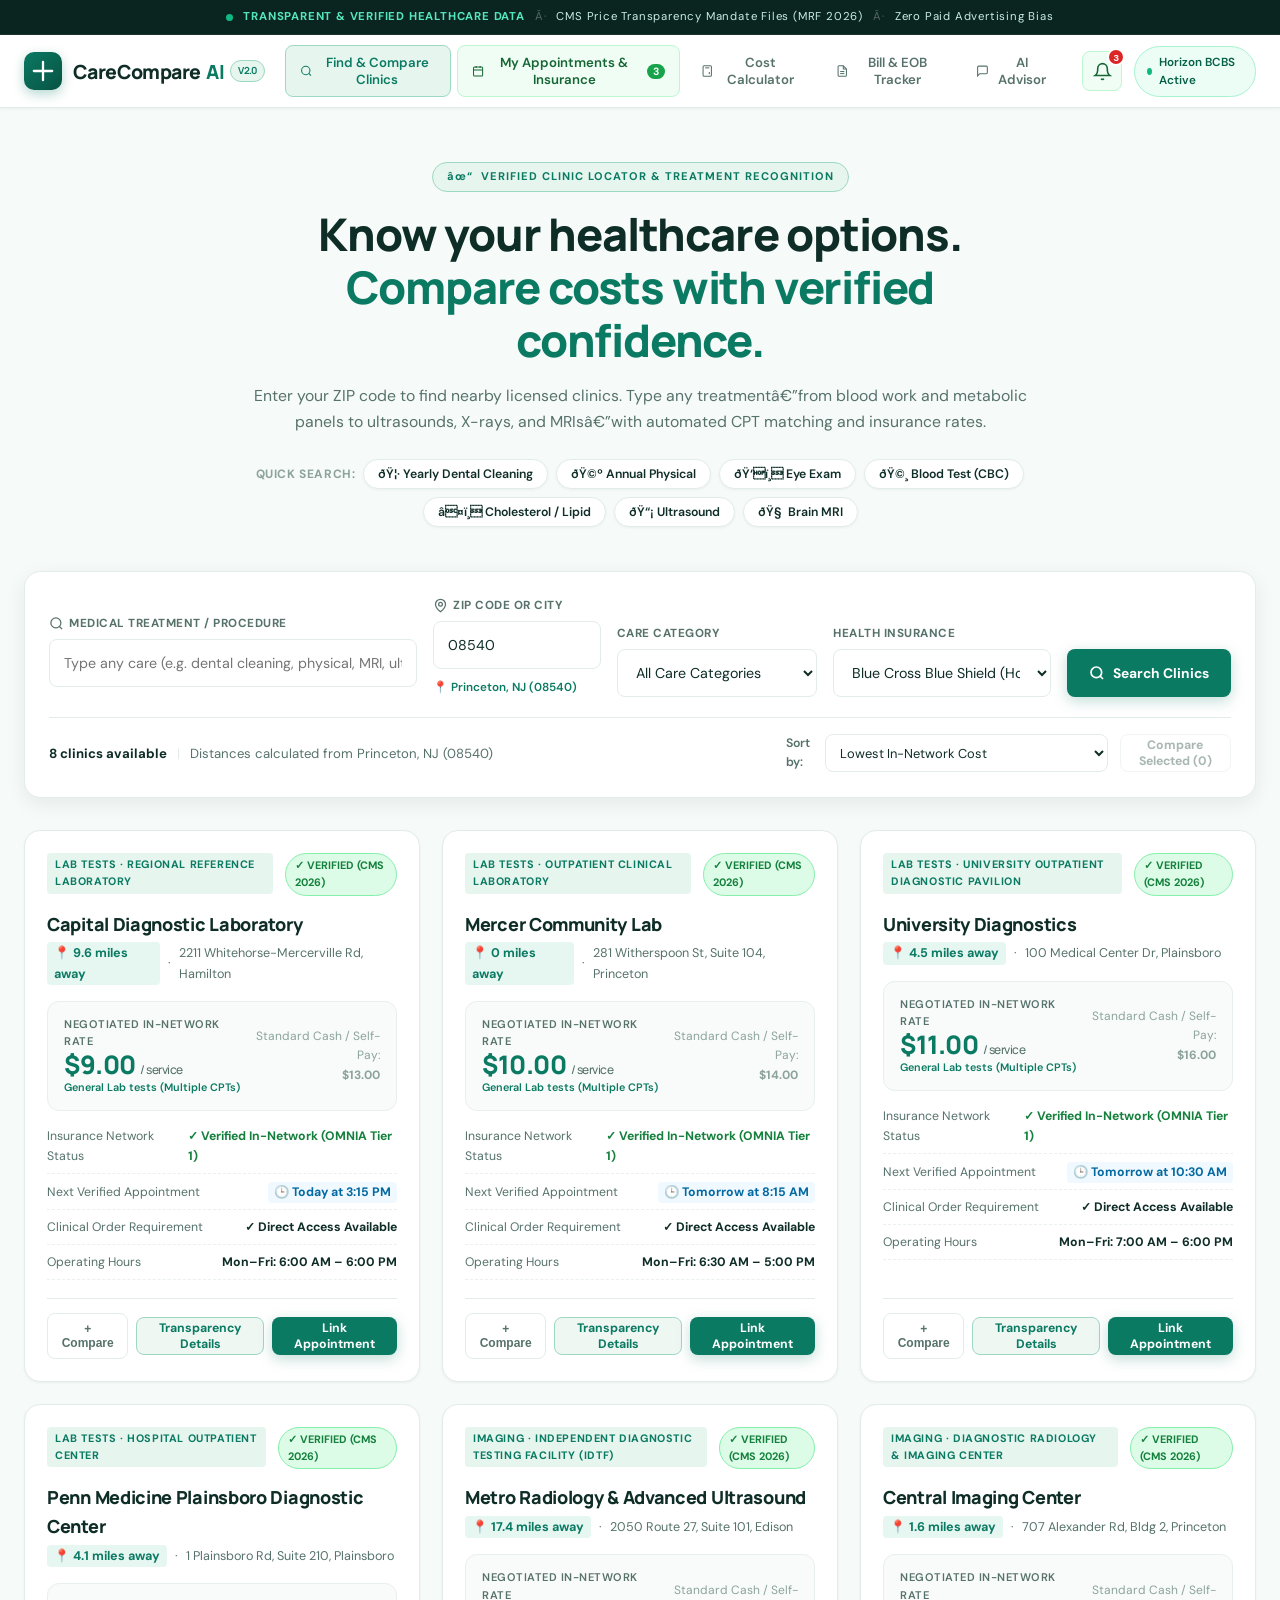
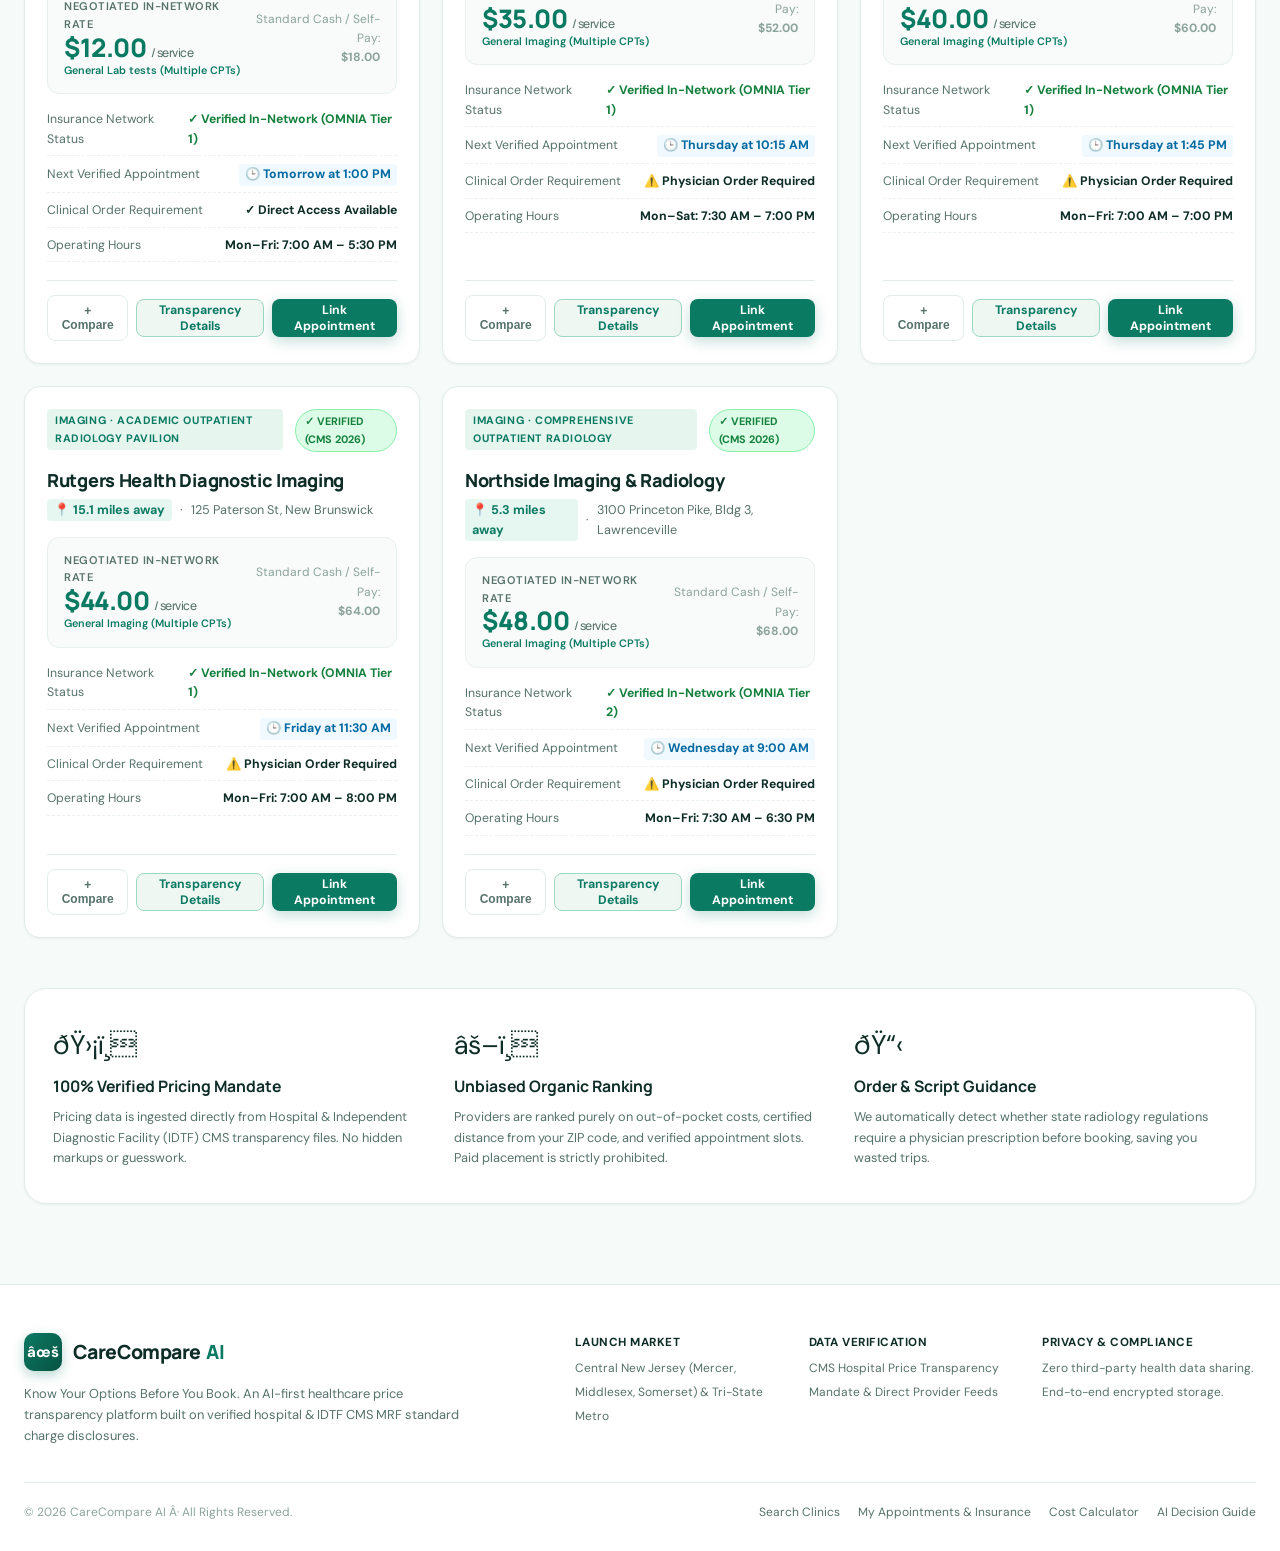
==== commit ea81be7f: "new commit" ====
--- a/index.html
+++ b/index.html
@@ -1,4 +1,4 @@
-<!doctype html>
+﻿<!doctype html>
 <html lang="en">
 <head>
   <meta charset="utf-8">
@@ -64,6 +64,33 @@
       </nav>
 
       <div class="header-user-status">
+        <!-- Notification Bell with Insurance Alerts Popover -->
+        <div class="notification-container">
+          <button class="nav-bell-btn" id="nav-bell-btn" aria-label="Insurance Preventive Alerts">
+            <svg width="19" height="19" viewBox="0 0 24 24" fill="none" stroke="currentColor" stroke-width="2">
+              <path d="M18 8A6 6 0 0 0 6 8c0 7-3 9-3 9h18s-3-2-3-9"/>
+              <path d="M13.73 21a2 2 0 0 1-3.46 0"/>
+            </svg>
+            <span class="bell-badge" id="bell-badge">3</span>
+          </button>
+          
+          <div class="notification-dropdown hidden" id="notification-dropdown">
+            <div class="notif-dropdown-header">
+              <div>
+                <strong>Insurance Preventive Alerts</strong>
+                <small>Horizon BCBS Linked Benefits</small>
+              </div>
+              <span class="notif-header-badge">3 Due</span>
+            </div>
+            <div class="notif-dropdown-list" id="notif-dropdown-list">
+              <!-- Populated via JS -->
+            </div>
+            <div class="notif-dropdown-footer">
+              <a href="#appointments-tab" class="view-all-notifs-link" id="view-all-notifs">View All Insurance Benefits â†—</a>
+            </div>
+          </div>
+        </div>
+
         <span class="insurance-pill-active">
           <span class="status-indicator-green"></span>
           <span>Horizon BCBS Active</span>
@@ -97,12 +124,13 @@
           <!-- Quick Example Chips -->
           <div class="treatment-quick-chips">
             <span class="chip-label">Quick search:</span>
+            <button class="quick-chip" data-search="dental cleaning" data-zip="08540">ðŸ¦· Yearly Dental Cleaning</button>
+            <button class="quick-chip" data-search="annual physical" data-zip="08540">ðŸ©º Annual Physical</button>
+            <button class="quick-chip" data-search="eye exam" data-zip="08540">ðŸ‘ï¸ Eye Exam</button>
             <button class="quick-chip" data-search="blood test" data-zip="08540">ðŸ©¸ Blood Test (CBC)</button>
             <button class="quick-chip" data-search="cholesterol" data-zip="08540">â¤ï¸ Cholesterol / Lipid</button>
-            <button class="quick-chip" data-search="chest xray" data-zip="08540">ðŸ« Chest X-Ray</button>
-            <button class="quick-chip" data-search="abdominal ultrasound" data-zip="08540">ðŸ“¡ Abdominal Ultrasound</button>
+            <button class="quick-chip" data-search="abdominal ultrasound" data-zip="08540">ðŸ“¡ Ultrasound</button>
             <button class="quick-chip" data-search="brain mri" data-zip="08540">ðŸ§  Brain MRI</button>
-            <button class="quick-chip" data-search="diabetes a1c" data-zip="08540">ðŸ§ª Hemoglobin A1c</button>
           </div>
         </div>
       </section>
@@ -116,13 +144,13 @@
             <div class="form-group form-treatment">
               <label for="treatment-input" class="form-label">
                 <svg width="15" height="15" viewBox="0 0 24 24" fill="none" stroke="currentColor" stroke-width="2"><circle cx="11" cy="11" r="8"/><path d="m21 21-4.3-4.3"/></svg>
-                Medical Treatment / Test
+                Medical Treatment / Procedure
               </label>
               <div class="input-with-icon">
                 <input 
                   type="text" 
                   id="treatment-input" 
-                  placeholder="Type any test (e.g. CBC, MRI, Ultrasound, Cholesterol, X-Ray)" 
+                  placeholder="Type any care (e.g. dental cleaning, physical, MRI, ultrasound, blood test)" 
                   autocomplete="off"
                   value=""
                 >
@@ -151,11 +179,15 @@
 
             <!-- Service Category Filter -->
             <div class="form-group form-category">
-              <label for="category-select" class="form-label">Service Category</label>
+              <label for="category-select" class="form-label">Care Category</label>
               <select id="category-select">
                 <option value="all">All Care Categories</option>
+                <option value="Dental Care">Dental Care &amp; Cleanings</option>
+                <option value="Vision Care">Vision &amp; Eye Exams</option>
+                <option value="Preventive & Primary Care">Preventive &amp; Primary Care</option>
                 <option value="Lab tests">Lab Tests &amp; Blood Work</option>
                 <option value="Imaging">Diagnostic Imaging &amp; Scans</option>
+                <option value="Specialist & Therapy">Specialist &amp; Therapy</option>
               </select>
             </div>
 
@@ -345,6 +377,74 @@
               </div>
             </li>
           </ul>
+        </div>
+      </div>
+
+      <!-- Insurance Preventive Care Milestones & Notifications -->
+      <div class="preventive-milestones-card">
+        <div class="milestones-header">
+          <div>
+            <span class="milestones-tag">AUTOMATED INSURANCE BENEFIT ALERTS</span>
+            <h3>Preventive Care Milestones &amp; Due Dates</h3>
+            <p>Your policy covers preventive cleanings, annual exams, and screenings at 100% ($0 out-of-pocket). We track your care intervals automatically.</p>
+          </div>
+          <div class="alerts-toggle-box">
+            <label class="toggle-switch">
+              <input type="checkbox" id="insurance-alerts-toggle" checked>
+              <span class="toggle-slider"></span>
+            </label>
+            <span>Insurance Reminders Active (Push &amp; Calendar)</span>
+          </div>
+        </div>
+
+        <div class="milestones-grid">
+          <!-- Dental Milestone -->
+          <div class="milestone-card due-now">
+            <div class="milestone-icon-row">
+              <span class="milestone-icon">ðŸ¦·</span>
+              <span class="milestone-badge red">DUE NOW</span>
+            </div>
+            <h4>Yearly Dental Checkup &amp; Cleaning</h4>
+            <div class="milestone-coverage">100% Covered ($0 Copay / 2 Cleanings per Year)</div>
+            <p>Covered under Horizon BCBS Dental PPO. Last cleaning was 11 months ago. Preventive exam and bitewings included.</p>
+            <div class="milestone-actions">
+              <button class="btn btn-primary btn-sm notif-action-btn" data-target-search="dental cleaning" data-target-tab="search-tab">
+                Find In-Network Dentist â†—
+              </button>
+            </div>
+          </div>
+
+          <!-- Annual Physical Milestone -->
+          <div class="milestone-card due-now">
+            <div class="milestone-icon-row">
+              <span class="milestone-icon">ðŸ©º</span>
+              <span class="milestone-badge red">DUE WITHIN 30 DAYS</span>
+            </div>
+            <h4>Annual Wellness Physical Exam</h4>
+            <div class="milestone-coverage">100% ACA Preventive ($0 Copay / $0 Deductible)</div>
+            <p>Comprehensive annual vitals, risk review, and preventive counseling with an in-network primary care doctor.</p>
+            <div class="milestone-actions">
+              <button class="btn btn-primary btn-sm notif-action-btn" data-target-search="annual physical" data-target-tab="search-tab">
+                Schedule Wellness Exam â†—
+              </button>
+            </div>
+          </div>
+
+          <!-- Vision Exam Milestone -->
+          <div class="milestone-card available">
+            <div class="milestone-icon-row">
+              <span class="milestone-icon">ðŸ‘ï¸</span>
+              <span class="milestone-badge blue">BENEFIT RENEWED</span>
+            </div>
+            <h4>Annual Routine Vision &amp; Eye Exam</h4>
+            <div class="milestone-coverage">$10 Copay Active (Vision Rider)</div>
+            <p>Annual refractive eye checkup, lens prescription verification, and digital retinal imaging.</p>
+            <div class="milestone-actions">
+              <button class="btn btn-secondary btn-sm notif-action-btn" data-target-search="eye exam" data-target-tab="search-tab">
+                Find Eye Doctor â†—
+              </button>
+            </div>
+          </div>
         </div>
       </div>
 
--- a/static/styles.css
+++ b/static/styles.css
@@ -244,6 +244,170 @@
 .header-user-status {
   display: flex;
   align-items: center;
+  gap: 12px;
+}
+
+/* Notification Bell & Dropdown */
+.notification-container {
+  position: relative;
+}
+
+.nav-bell-btn {
+  background: #f0fdf4;
+  border: 1px solid #bbf7d0;
+  color: #166534;
+  width: 40px;
+  height: 40px;
+  border-radius: var(--radius-sm);
+  display: flex;
+  align-items: center;
+  justify-content: center;
+  cursor: pointer;
+  position: relative;
+  transition: var(--transition);
+}
+
+.nav-bell-btn:hover {
+  background: #dcfce7;
+  transform: translateY(-1px);
+}
+
+.bell-badge {
+  position: absolute;
+  top: -4px;
+  right: -4px;
+  background: #dc2626;
+  color: white;
+  font-size: 0.65rem;
+  font-weight: 800;
+  width: 18px;
+  height: 18px;
+  border-radius: 50%;
+  display: flex;
+  align-items: center;
+  justify-content: center;
+  border: 2px solid white;
+}
+
+.notification-dropdown {
+  position: absolute;
+  top: 50px;
+  right: 0;
+  width: 380px;
+  background: white;
+  border: 1.5px solid var(--border-light);
+  border-radius: var(--radius-md);
+  box-shadow: var(--shadow-lg);
+  z-index: 150;
+  overflow: hidden;
+  animation: fadeIn 0.2s ease-out;
+}
+
+.notif-dropdown-header {
+  padding: 14px 18px;
+  background: #f8faf9;
+  border-bottom: 1px solid var(--border-light);
+  display: flex;
+  align-items: center;
+  justify-content: space-between;
+}
+
+.notif-dropdown-header strong {
+  display: block;
+  font-size: 0.88rem;
+  color: var(--text-main);
+}
+
+.notif-dropdown-header small {
+  font-size: 0.74rem;
+  color: var(--primary);
+  font-weight: 600;
+}
+
+.notif-header-badge {
+  background: #fee2e2;
+  color: #991b1b;
+  font-size: 0.72rem;
+  font-weight: 800;
+  padding: 2px 7px;
+  border-radius: var(--radius-full);
+}
+
+.notif-dropdown-list {
+  max-height: 380px;
+  overflow-y: auto;
+  display: flex;
+  flex-direction: column;
+}
+
+.notif-item {
+  padding: 14px 18px;
+  border-bottom: 1px solid #f0f4f2;
+  transition: var(--transition);
+}
+
+.notif-item:hover {
+  background: #fbfdfc;
+}
+
+.notif-item-top {
+  display: flex;
+  align-items: center;
+  justify-content: space-between;
+  margin-bottom: 4px;
+}
+
+.notif-item-badge {
+  font-size: 0.68rem;
+  font-weight: 800;
+  padding: 2px 6px;
+  border-radius: 4px;
+}
+
+.notif-item h5 {
+  font-size: 0.88rem;
+  font-weight: 700;
+  color: var(--text-main);
+  margin-bottom: 4px;
+}
+
+.notif-item-coverage {
+  font-size: 0.75rem;
+  color: #059669;
+  font-weight: 700;
+  margin-bottom: 4px;
+}
+
+.notif-item p {
+  font-size: 0.78rem;
+  color: var(--text-muted);
+  line-height: 1.45;
+  margin-bottom: 8px;
+}
+
+.notif-item-action {
+  font-size: 0.76rem;
+  font-weight: 700;
+  color: var(--primary);
+  background: var(--primary-light);
+  border: 1px solid var(--primary-border);
+  padding: 4px 10px;
+  border-radius: 6px;
+  cursor: pointer;
+}
+
+.notif-dropdown-footer {
+  padding: 10px 18px;
+  background: #f8faf9;
+  border-top: 1px solid var(--border-light);
+  text-align: center;
+}
+
+.view-all-notifs-link {
+  font-size: 0.8rem;
+  font-weight: 700;
+  color: var(--primary);
+  text-decoration: none;
 }
 
 .insurance-pill-active {
@@ -276,6 +440,17 @@
   width: 100%;
   margin: 0 auto;
   padding: 24px 24px 60px;
+}
+
+.hidden {
+  display: none !important;
+}
+
+.modal-backdrop.hidden {
+  display: none !important;
+  visibility: hidden !important;
+  opacity: 0 !important;
+  pointer-events: none !important;
 }
 
 .tab-pane {
@@ -1162,6 +1337,183 @@
   gap: 6px;
 }
 
+/* Preventive Milestones & Insurance Alerts Section */
+.preventive-milestones-card {
+  background: white;
+  border: 1.5px solid var(--border-light);
+  border-radius: var(--radius-lg);
+  padding: 24px 28px;
+  box-shadow: var(--shadow-sm);
+  margin-bottom: 32px;
+}
+
+.milestones-header {
+  display: flex;
+  align-items: flex-start;
+  justify-content: space-between;
+  gap: 20px;
+  margin-bottom: 22px;
+  flex-wrap: wrap;
+}
+
+.milestones-tag {
+  font-size: 0.72rem;
+  font-weight: 800;
+  letter-spacing: 1px;
+  color: var(--primary);
+  text-transform: uppercase;
+}
+
+.milestones-header h3 {
+  font-family: var(--font-heading);
+  font-size: 1.35rem;
+  font-weight: 800;
+  margin: 4px 0 6px;
+}
+
+.milestones-header p {
+  font-size: 0.88rem;
+  color: var(--text-muted);
+  max-width: 620px;
+}
+
+.alerts-toggle-box {
+  display: flex;
+  align-items: center;
+  gap: 10px;
+  font-size: 0.82rem;
+  font-weight: 600;
+  color: var(--text-main);
+  background: #f8faf9;
+  padding: 8px 14px;
+  border-radius: var(--radius-sm);
+  border: 1px solid var(--border-light);
+}
+
+.toggle-switch {
+  position: relative;
+  display: inline-block;
+  width: 40px;
+  height: 22px;
+}
+
+.toggle-switch input {
+  opacity: 0;
+  width: 0;
+  height: 0;
+}
+
+.toggle-slider {
+  position: absolute;
+  cursor: pointer;
+  inset: 0;
+  background-color: #cbd5e1;
+  transition: .3s;
+  border-radius: 34px;
+}
+
+.toggle-slider:before {
+  position: absolute;
+  content: "";
+  height: 16px;
+  width: 16px;
+  left: 3px;
+  bottom: 3px;
+  background-color: white;
+  transition: .3s;
+  border-radius: 50%;
+}
+
+input:checked + .toggle-slider {
+  background-color: var(--primary);
+}
+
+input:checked + .toggle-slider:before {
+  transform: translateX(18px);
+}
+
+.milestones-grid {
+  display: grid;
+  grid-template-columns: repeat(3, 1fr);
+  gap: 20px;
+}
+
+.milestone-card {
+  border: 1.5px solid var(--border-light);
+  border-radius: var(--radius-md);
+  padding: 20px;
+  background: #fbfdfc;
+  display: flex;
+  flex-direction: column;
+  transition: var(--transition);
+}
+
+.milestone-card:hover {
+  transform: translateY(-2px);
+  box-shadow: var(--shadow-sm);
+  border-color: #bee3d5;
+}
+
+.milestone-card.due-now {
+  border-color: #fecaca;
+  background: #fffafa;
+}
+
+.milestone-icon-row {
+  display: flex;
+  align-items: center;
+  justify-content: space-between;
+  margin-bottom: 12px;
+}
+
+.milestone-icon {
+  font-size: 1.8rem;
+}
+
+.milestone-badge {
+  font-size: 0.68rem;
+  font-weight: 800;
+  padding: 3px 8px;
+  border-radius: var(--radius-full);
+}
+
+.milestone-badge.red {
+  background: #fee2e2;
+  color: #b91c1c;
+}
+
+.milestone-badge.blue {
+  background: #e0f2fe;
+  color: #0369a1;
+}
+
+.milestone-card h4 {
+  font-family: var(--font-heading);
+  font-size: 1.05rem;
+  font-weight: 800;
+  color: var(--text-main);
+  margin-bottom: 4px;
+}
+
+.milestone-coverage {
+  font-size: 0.78rem;
+  font-weight: 700;
+  color: #059669;
+  margin-bottom: 8px;
+}
+
+.milestone-card p {
+  font-size: 0.8rem;
+  color: var(--text-muted);
+  line-height: 1.5;
+  margin-bottom: 16px;
+  flex: 1;
+}
+
+.milestone-actions {
+  margin-top: auto;
+}
+
 .appointments-list {
   display: flex;
   flex-direction: column;
@@ -1832,6 +2184,10 @@
   align-items: center;
   justify-content: center;
   padding: 20px;
+}
+
+.modal-backdrop.hidden {
+  display: none !important;
 }
 
 .modal-dialog {
